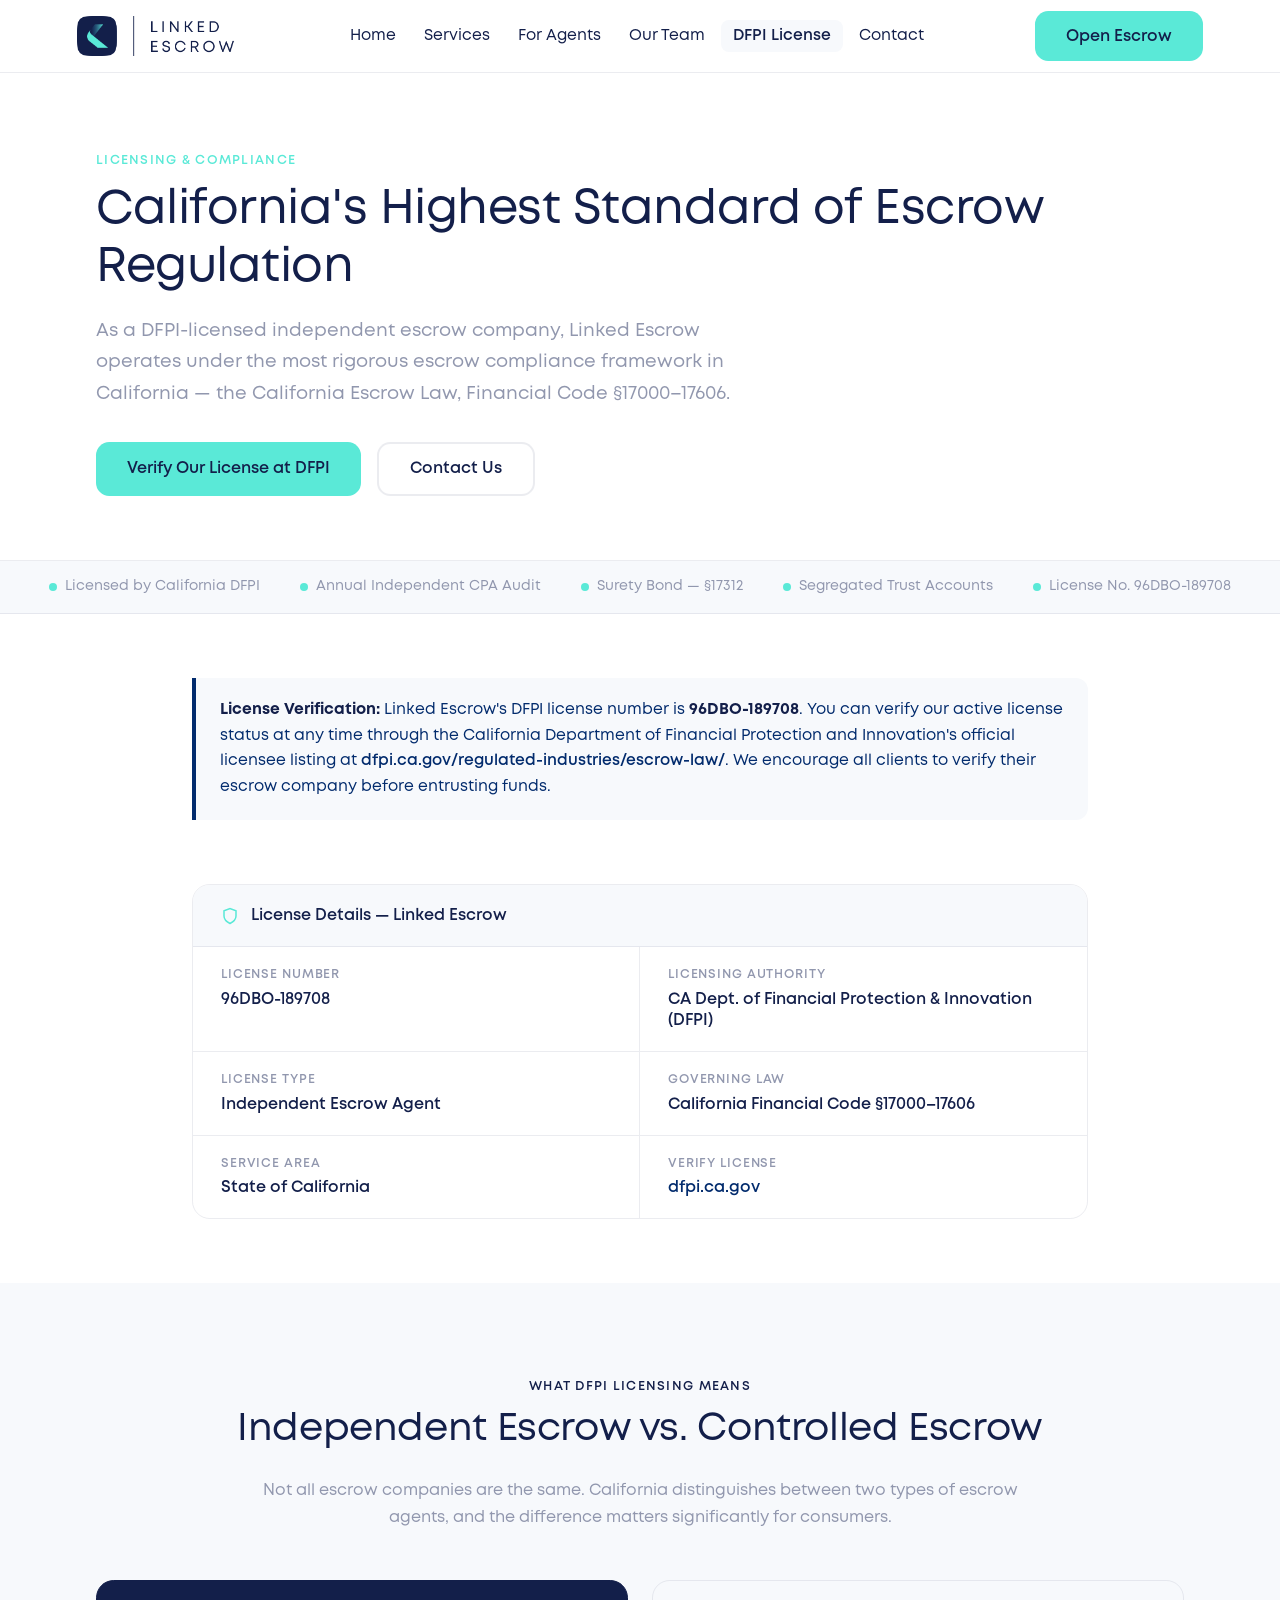
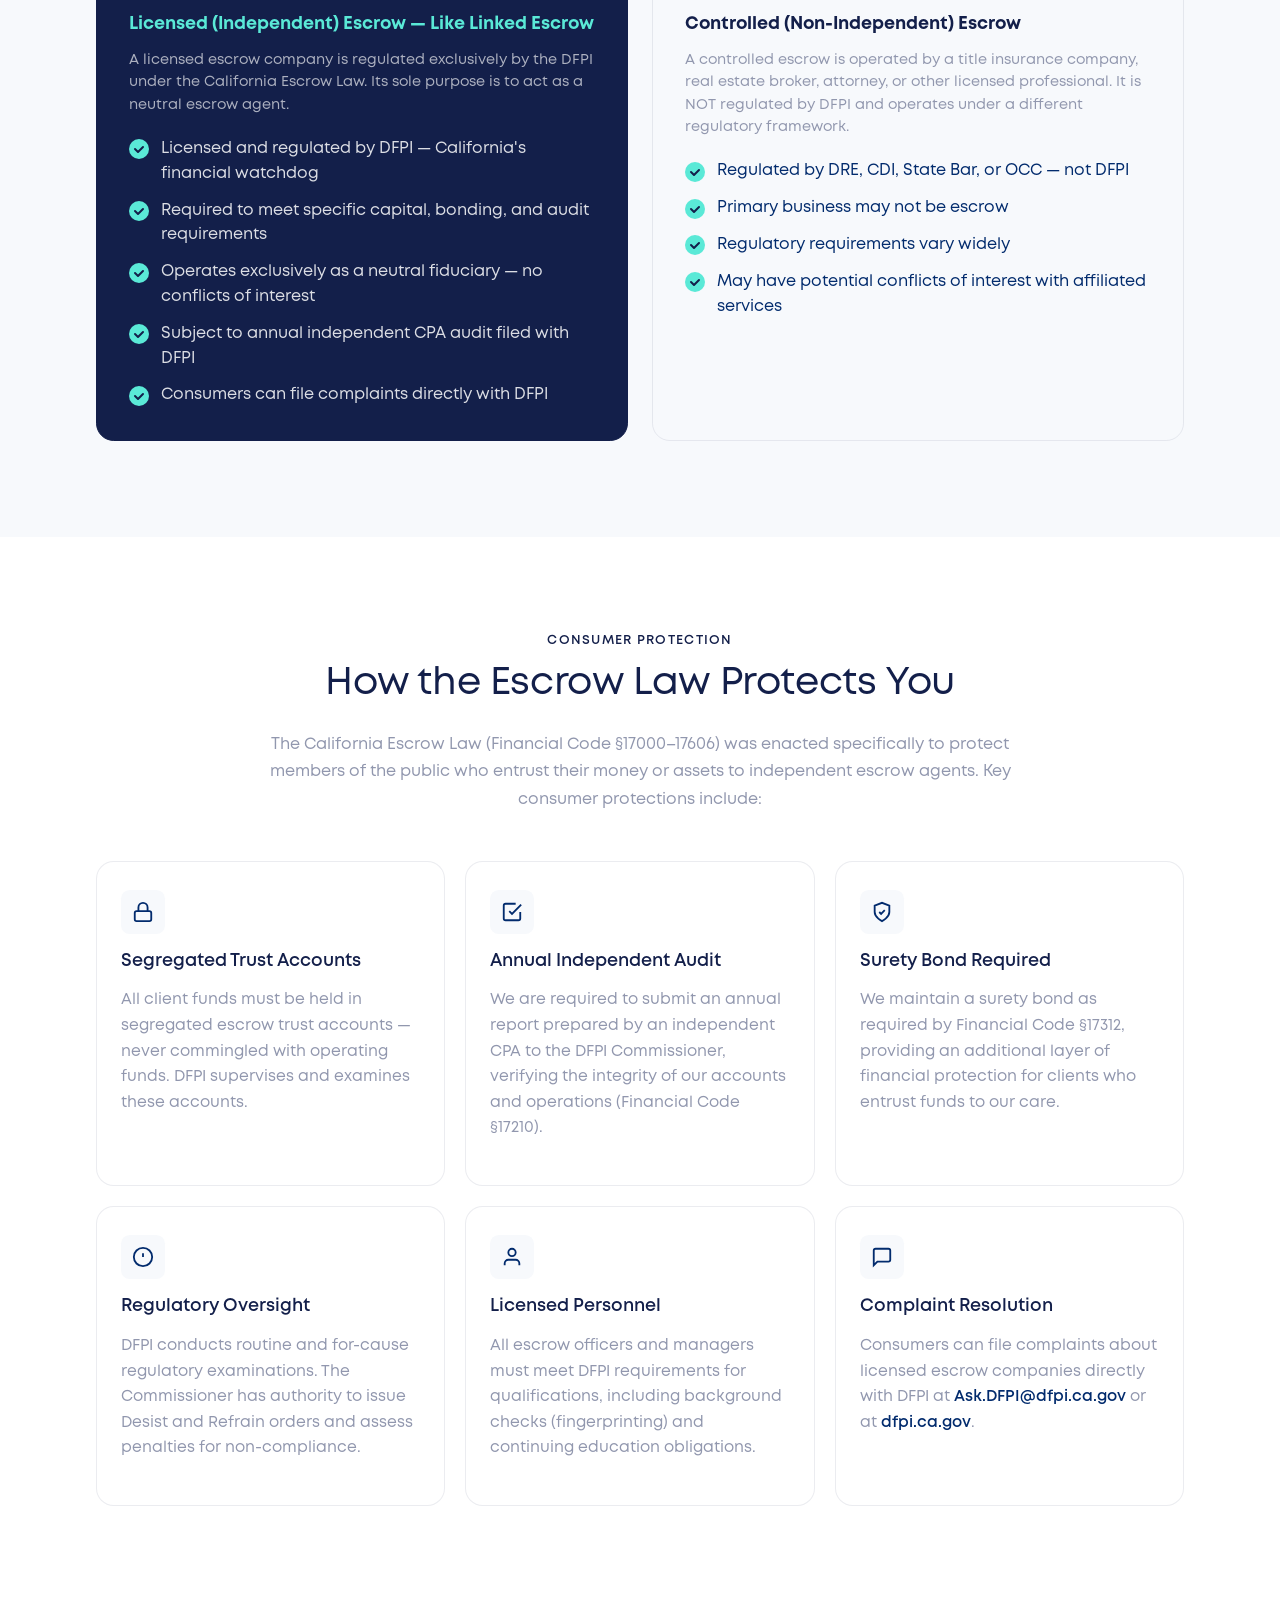
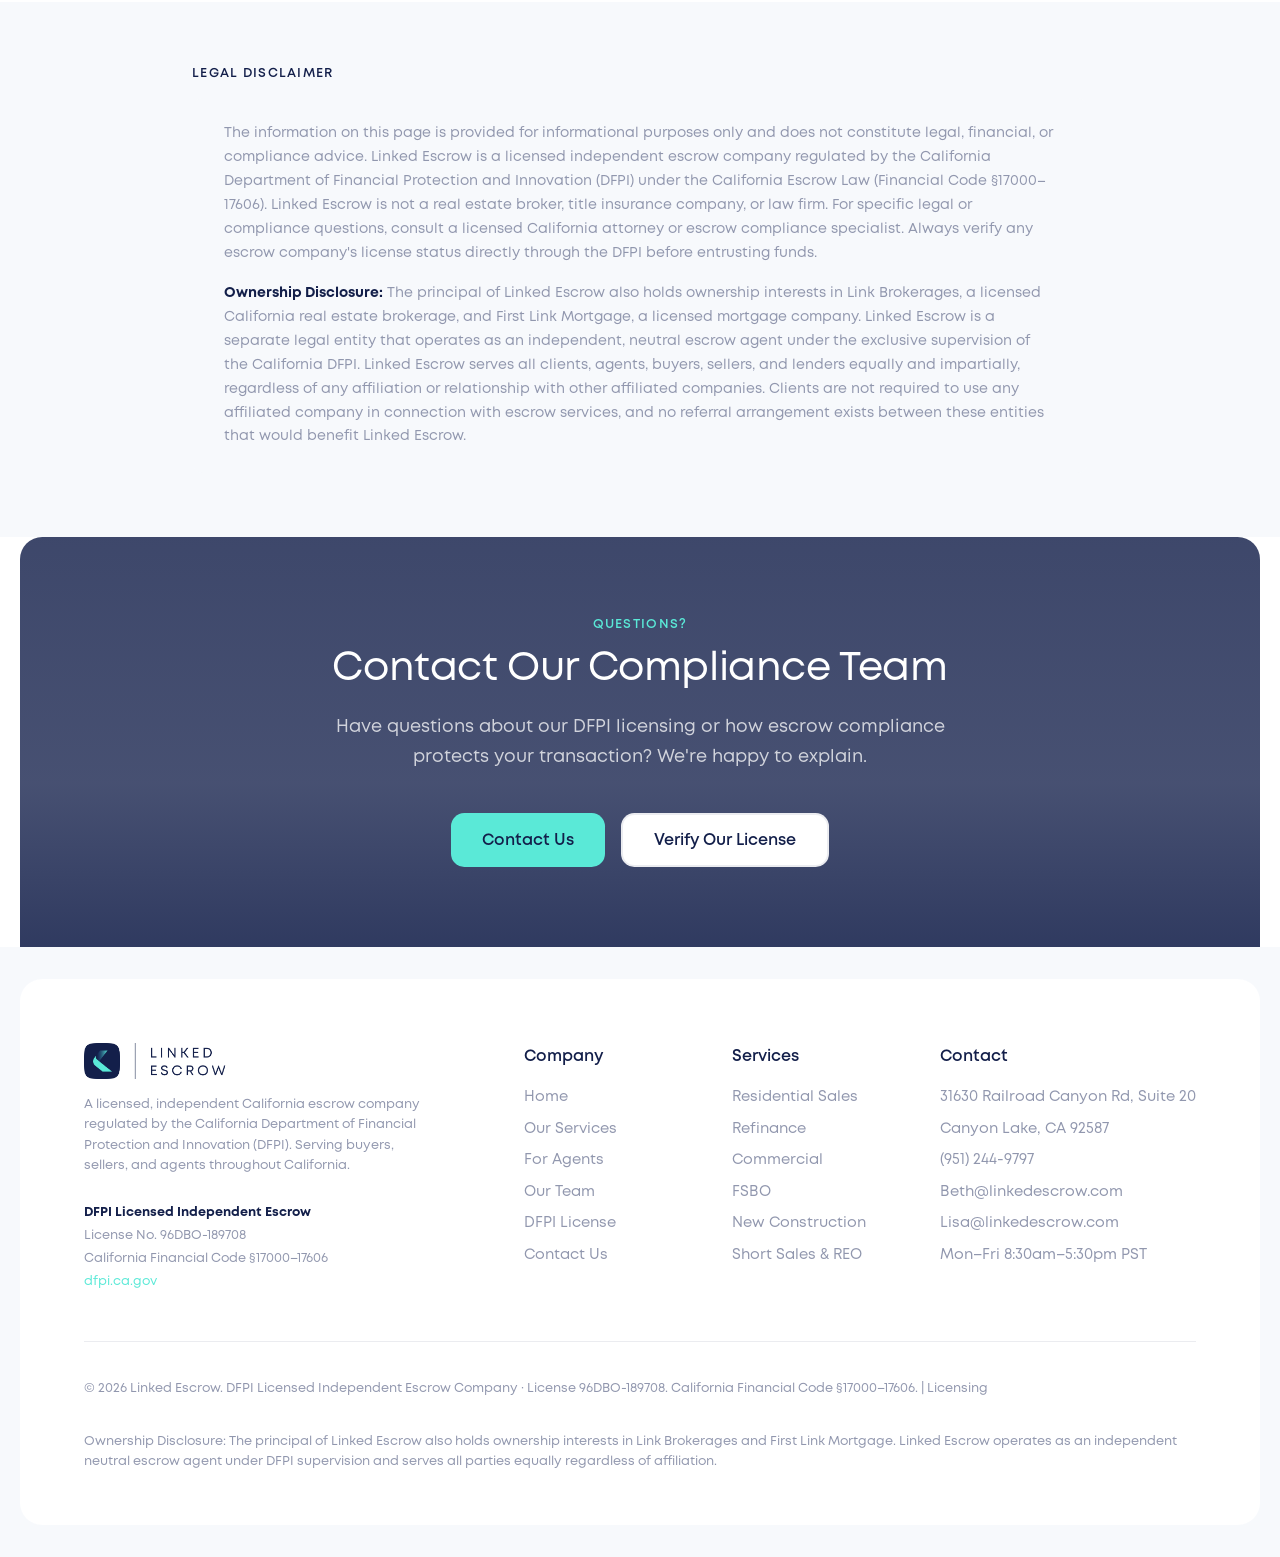
==== compliance.html @ 0fa3dc76 "Optimize site: mobile UX, accessibility, performance Mobile: - Fix trust bar gap, feature visual, co" ====
<!DOCTYPE html>
<html lang="en">
<head>
  <meta charset="UTF-8">
  <meta name="viewport" content="width=device-width, initial-scale=1.0">
  <title>DFPI License &amp; Compliance | Linked Escrow | California Independent Escrow</title>
  <meta name="description" content="Linked Escrow is a DFPI-licensed independent escrow company under California Financial Code §17000–17606. Learn about our licensing, consumer protections, and compliance standards.">
  <link href="custom.css" rel="stylesheet">
</head>
<body>
<a href="#main" class="skip-link">Skip to main content</a>
<div class="page-wrapper">

  <!-- HEADER -->
  <header class="section mod--header">
    <div class="container full is-header">
      <div class="header-inner">
        <a href="index.html" class="logo-header w-inline-block">
          <img src="images/logo-horizontal.png" alt="Linked Escrow" class="le-logo-horizontal">
        </a>
        <nav class="nav set-2 desktop-nav">
          <a href="index.html" class="nav__link set-2">Home</a>
          <a href="services.html" class="nav__link set-2">Services</a>
          <a href="for-agents.html" class="nav__link set-2">For Agents</a>
          <a href="team.html" class="nav__link set-2">Our Team</a>
          <a href="compliance.html" class="nav__link set-2 active">DFPI License</a>
          <a href="contact.html" class="nav__link set-2">Contact</a>
        </nav>
        <div class="header-actions">
          <a href="contact.html" class="btn-primary w-inline-block"><div>Open Escrow</div></a>
          <button class="burger-icon-wrap" aria-label="Open menu">
            <svg width="24" height="24" viewBox="0 0 24 24" fill="none" stroke="#131f4a" stroke-width="2">
              <line x1="3" y1="6" x2="21" y2="6"/>
              <line x1="3" y1="12" x2="21" y2="12"/>
              <line x1="3" y1="18" x2="21" y2="18"/>
            </svg>
          </button>
        </div>
      </div>
    </div>
    <div class="mob-menu">
      <nav>
        <a href="index.html" class="nav__link">Home</a>
        <a href="services.html" class="nav__link">Services</a>
        <a href="for-agents.html" class="nav__link">For Agents</a>
        <a href="team.html" class="nav__link">Our Team</a>
        <a href="compliance.html" class="nav__link">DFPI License</a>
        <a href="contact.html" class="nav__link">Contact</a>
      </nav>
      <a href="contact.html" class="btn-primary w-inline-block" style="align-self: flex-start;"><div>Open Escrow</div></a>
    </div>
  </header>

  <main id="main">

    <!-- PAGE HERO -->
    <section class="le-page-hero">
      <div class="container">
        <span class="le-eyebrow white">Licensing &amp; Compliance</span>
        <h1 class="heading-3">California's Highest Standard of Escrow Regulation</h1>
        <p class="le-page-hero__sub">As a DFPI-licensed independent escrow company, Linked Escrow operates under the most rigorous escrow compliance framework in California — the California Escrow Law, Financial Code §17000–17606.</p>
        <div style="margin-top: 2rem; display: flex; gap: 1rem; flex-wrap: wrap;">
          <a href="https://dfpi.ca.gov/regulated-industries/escrow-law/" target="_blank" class="btn-primary w-inline-block"><div>Verify Our License at DFPI</div></a>
          <a href="contact.html" class="btn-primary-white w-inline-block"><div>Contact Us</div></a>
        </div>
      </div>
    </section>

    <!-- TRUST BAR -->
    <div class="le-trust-bar">
      <div class="le-trust-bar__inner">
        <div class="le-trust-item">Licensed by California DFPI</div>
        <div class="le-trust-item">Annual Independent CPA Audit</div>
        <div class="le-trust-item">Surety Bond — §17312</div>
        <div class="le-trust-item">Segregated Trust Accounts</div>
        <div class="le-trust-item">License No. 96DBO-189708</div>
      </div>
    </div>

    <!-- LICENSE VERIFICATION NOTICE -->
    <section class="section">
      <div class="container">
        <div style="max-width: 56rem; margin: 0 auto;">
          <div class="le-notice">
            <strong>License Verification:</strong> Linked Escrow's DFPI license number is <strong>96DBO-189708</strong>. You can verify our active license status at any time through the California Department of Financial Protection and Innovation's official licensee listing at <a href="https://dfpi.ca.gov/regulated-industries/escrow-law/" target="_blank" style="color: var(--navy); font-weight: 600;">dfpi.ca.gov/regulated-industries/escrow-law/</a>. We encourage all clients to verify their escrow company before entrusting funds.
          </div>
        </div>
      </div>
    </section>

    <!-- LICENSE DETAILS BOX -->
    <section class="section" style="padding-top: 0;">
      <div class="container">
        <div style="max-width: 56rem; margin: 0 auto;">
          <div class="le-license-box">
            <div class="le-license-box__header">
              <svg width="18" height="18" viewBox="0 0 24 24" fill="none" stroke="#5ae9d7" stroke-width="2"><path d="M12 22s8-4 8-10V5l-8-3-8 3v7c0 6 8 10 8 10z"/></svg>
              License Details — Linked Escrow
            </div>
            <div class="le-license-box__grid">
              <div class="le-license-box__item">
                <div class="le-license-box__field">License Number</div>
                <div class="le-license-box__value">96DBO-189708</div>
              </div>
              <div class="le-license-box__item">
                <div class="le-license-box__field">Licensing Authority</div>
                <div class="le-license-box__value">CA Dept. of Financial Protection &amp; Innovation (DFPI)</div>
              </div>
              <div class="le-license-box__item">
                <div class="le-license-box__field">License Type</div>
                <div class="le-license-box__value">Independent Escrow Agent</div>
              </div>
              <div class="le-license-box__item">
                <div class="le-license-box__field">Governing Law</div>
                <div class="le-license-box__value">California Financial Code §17000–17606</div>
              </div>
              <div class="le-license-box__item" style="border-bottom: none;">
                <div class="le-license-box__field">Service Area</div>
                <div class="le-license-box__value">State of California</div>
              </div>
              <div class="le-license-box__item" style="border-bottom: none;">
                <div class="le-license-box__field">Verify License</div>
                <div class="le-license-box__value"><a href="https://dfpi.ca.gov" target="_blank" style="color: var(--navy);">dfpi.ca.gov</a></div>
              </div>
            </div>
          </div>
        </div>
      </div>
    </section>

    <!-- INDEPENDENT vs CONTROLLED -->
    <section class="section large" style="background: var(--neutral-50);">
      <div class="container">
        <div class="text-center mb-6">
          <span class="le-eyebrow dark">What DFPI Licensing Means</span>
          <h2 class="heading-3 mb-3">Independent Escrow vs. Controlled Escrow</h2>
          <p class="body-m" style="max-width: 48rem; margin: 0 auto; color: var(--neutral-600);">Not all escrow companies are the same. California distinguishes between two types of escrow agents, and the difference matters significantly for consumers.</p>
        </div>
        <div class="le-comparison">
          <div class="le-comparison__col featured">
            <div class="le-comparison__title">Licensed (Independent) Escrow — Like Linked Escrow</div>
            <p class="le-comparison__sub">A licensed escrow company is regulated exclusively by the DFPI under the California Escrow Law. Its sole purpose is to act as a neutral escrow agent.</p>
            <ul class="le-checklist">
              <li style="color: rgba(255,255,255,0.85);">Licensed and regulated by DFPI — California's financial watchdog</li>
              <li style="color: rgba(255,255,255,0.85);">Required to meet specific capital, bonding, and audit requirements</li>
              <li style="color: rgba(255,255,255,0.85);">Operates exclusively as a neutral fiduciary — no conflicts of interest</li>
              <li style="color: rgba(255,255,255,0.85);">Subject to annual independent CPA audit filed with DFPI</li>
              <li style="color: rgba(255,255,255,0.85);">Consumers can file complaints directly with DFPI</li>
            </ul>
          </div>
          <div class="le-comparison__col">
            <div class="le-comparison__title">Controlled (Non-Independent) Escrow</div>
            <p class="le-comparison__sub">A controlled escrow is operated by a title insurance company, real estate broker, attorney, or other licensed professional. It is NOT regulated by DFPI and operates under a different regulatory framework.</p>
            <ul class="le-checklist">
              <li>Regulated by DRE, CDI, State Bar, or OCC — not DFPI</li>
              <li>Primary business may not be escrow</li>
              <li>Regulatory requirements vary widely</li>
              <li>May have potential conflicts of interest with affiliated services</li>
            </ul>
          </div>
        </div>
      </div>
    </section>

    <!-- CONSUMER PROTECTION -->
    <section class="section large">
      <div class="container">
        <div class="text-center mb-6">
          <span class="le-eyebrow dark">Consumer Protection</span>
          <h2 class="heading-3 mb-3">How the Escrow Law Protects You</h2>
          <p class="body-m" style="max-width: 50rem; margin: 0 auto; color: var(--neutral-600);">The California Escrow Law (Financial Code §17000–17606) was enacted specifically to protect members of the public who entrust their money or assets to independent escrow agents. Key consumer protections include:</p>
        </div>
        <div class="le-cards-grid">
          <div class="le-card">
            <div class="le-card__icon">
              <svg width="22" height="22" viewBox="0 0 24 24" fill="none" stroke="#022b6d" stroke-width="2"><rect x="3" y="11" width="18" height="11" rx="2" ry="2"/><path d="M7 11V7a5 5 0 0 1 10 0v4"/></svg>
            </div>
            <div class="le-card__title">Segregated Trust Accounts</div>
            <p class="le-card__body">All client funds must be held in segregated escrow trust accounts — never commingled with operating funds. DFPI supervises and examines these accounts.</p>
          </div>
          <div class="le-card">
            <div class="le-card__icon">
              <svg width="22" height="22" viewBox="0 0 24 24" fill="none" stroke="#022b6d" stroke-width="2"><path d="M9 11l3 3L22 4"/><path d="M21 12v7a2 2 0 0 1-2 2H5a2 2 0 0 1-2-2V5a2 2 0 0 1 2-2h11"/></svg>
            </div>
            <div class="le-card__title">Annual Independent Audit</div>
            <p class="le-card__body">We are required to submit an annual report prepared by an independent CPA to the DFPI Commissioner, verifying the integrity of our accounts and operations (Financial Code §17210).</p>
          </div>
          <div class="le-card">
            <div class="le-card__icon">
              <svg width="22" height="22" viewBox="0 0 24 24" fill="none" stroke="#022b6d" stroke-width="2"><path d="M12 22s8-4 8-10V5l-8-3-8 3v7c0 6 8 10 8 10z"/><polyline points="9 12 11 14 15 10"/></svg>
            </div>
            <div class="le-card__title">Surety Bond Required</div>
            <p class="le-card__body">We maintain a surety bond as required by Financial Code §17312, providing an additional layer of financial protection for clients who entrust funds to our care.</p>
          </div>
          <div class="le-card">
            <div class="le-card__icon">
              <svg width="22" height="22" viewBox="0 0 24 24" fill="none" stroke="#022b6d" stroke-width="2"><circle cx="12" cy="12" r="10"/><line x1="12" y1="8" x2="12" y2="12"/><line x1="12" y1="16" x2="12.01" y2="16"/></svg>
            </div>
            <div class="le-card__title">Regulatory Oversight</div>
            <p class="le-card__body">DFPI conducts routine and for-cause regulatory examinations. The Commissioner has authority to issue Desist and Refrain orders and assess penalties for non-compliance.</p>
          </div>
          <div class="le-card">
            <div class="le-card__icon">
              <svg width="22" height="22" viewBox="0 0 24 24" fill="none" stroke="#022b6d" stroke-width="2"><path d="M20 21v-2a4 4 0 0 0-4-4H8a4 4 0 0 0-4 4v2"/><circle cx="12" cy="7" r="4"/></svg>
            </div>
            <div class="le-card__title">Licensed Personnel</div>
            <p class="le-card__body">All escrow officers and managers must meet DFPI requirements for qualifications, including background checks (fingerprinting) and continuing education obligations.</p>
          </div>
          <div class="le-card">
            <div class="le-card__icon">
              <svg width="22" height="22" viewBox="0 0 24 24" fill="none" stroke="#022b6d" stroke-width="2"><path d="M21 15a2 2 0 0 1-2 2H7l-4 4V5a2 2 0 0 1 2-2h14a2 2 0 0 1 2 2z"/></svg>
            </div>
            <div class="le-card__title">Complaint Resolution</div>
            <p class="le-card__body">Consumers can file complaints about licensed escrow companies directly with DFPI at <a href="mailto:Ask.DFPI@dfpi.ca.gov" style="color: var(--navy); font-weight: 600;">Ask.DFPI@dfpi.ca.gov</a> or at <a href="https://dfpi.ca.gov" target="_blank" style="color: var(--navy); font-weight: 600;">dfpi.ca.gov</a>.</p>
          </div>
        </div>
      </div>
    </section>

    <!-- LEGAL DISCLAIMER -->
    <section class="section" style="background: var(--neutral-50);">
      <div class="container">
        <div style="max-width: 56rem; margin: 0 auto;">
          <span class="le-eyebrow dark">Legal Disclaimer</span>
          <div class="le-disclaimer" style="margin-top: 1rem;">
            <p style="margin: 0 0 1rem;">The information on this page is provided for informational purposes only and does not constitute legal, financial, or compliance advice. Linked Escrow is a licensed independent escrow company regulated by the California Department of Financial Protection and Innovation (DFPI) under the California Escrow Law (Financial Code §17000–17606). Linked Escrow is not a real estate broker, title insurance company, or law firm. For specific legal or compliance questions, consult a licensed California attorney or escrow compliance specialist. Always verify any escrow company's license status directly through the DFPI before entrusting funds.</p>
            <p style="margin: 0;"><strong>Ownership Disclosure:</strong> The principal of Linked Escrow also holds ownership interests in Link Brokerages, a licensed California real estate brokerage, and First Link Mortgage, a licensed mortgage company. Linked Escrow is a separate legal entity that operates as an independent, neutral escrow agent under the exclusive supervision of the California DFPI. Linked Escrow serves all clients, agents, buyers, sellers, and lenders equally and impartially, regardless of any affiliation or relationship with other affiliated companies. Clients are not required to use any affiliated company in connection with escrow services, and no referral arrangement exists between these entities that would benefit Linked Escrow.</p>
          </div>
        </div>
      </div>
    </section>

    <!-- CTA BANNER -->
    <div class="le-cta-banner-wrap"><section class="le-cta-banner">
      <div class="container">
        <span class="le-eyebrow white">Questions?</span>
        <h2 class="heading-3">Contact Our Compliance Team</h2>
        <p class="le-cta-banner__sub">Have questions about our DFPI licensing or how escrow compliance protects your transaction? We're happy to explain.</p>
        <div class="le-cta-banner__actions">
          <a href="contact.html" class="btn-primary w-inline-block"><div>Contact Us</div></a>
          <a href="https://dfpi.ca.gov/regulated-industries/escrow-law/" target="_blank" class="btn-primary-white w-inline-block"><div>Verify Our License</div></a>
        </div>
      </div>
    </section></div>

  </main>

  <!-- FOOTER -->
  <footer class="footer">
    <div class="footer-wrap">
      <div class="footer-top">
        <div class="footer-top-col-1">
          <a href="index.html" class="logo-header w-inline-block" style="margin-bottom: 1rem;">
            <img src="images/logo-horizontal.png" alt="Linked Escrow" class="le-logo-horizontal le-logo-horizontal--footer">
          </a>
          <p class="body-xs" style="max-width: 22rem; color: var(--neutral-500); line-height: 1.6; margin-bottom: 1.5rem;">A licensed, independent California escrow company regulated by the California Department of Financial Protection and Innovation (DFPI). Serving buyers, sellers, and agents throughout California.</p>
          <div class="body-xs" style="color: var(--neutral-500); line-height: 1.8;">
            <strong style="color: var(--dark-blue);">DFPI Licensed Independent Escrow</strong><br>
            License No. 96DBO-189708<br>
            California Financial Code §17000–17606<br>
            <a href="https://dfpi.ca.gov" target="_blank" style="color: var(--turquoise);">dfpi.ca.gov</a>
          </div>
        </div>
        <div class="footer-top-col-2 aligh-top">
          <div class="footer-top-col-2-item first reduce-rem">
            <div class="body-m bold" style="margin-bottom: 1rem;">Company</div>
            <div class="link-col">
              <a href="index.html" class="footer-nav-link">Home</a>
              <a href="services.html" class="footer-nav-link">Our Services</a>
              <a href="for-agents.html" class="footer-nav-link">For Agents</a>
              <a href="team.html" class="footer-nav-link">Our Team</a>
              <a href="compliance.html" class="footer-nav-link">DFPI License</a>
              <a href="contact.html" class="footer-nav-link">Contact Us</a>
            </div>
          </div>
          <div class="footer-top-col-2-item reduce-rem">
            <div class="body-m bold" style="margin-bottom: 1rem;">Services</div>
            <div class="link-col">
              <a href="services.html#residential" class="footer-nav-link">Residential Sales</a>
              <a href="services.html#refinance" class="footer-nav-link">Refinance</a>
              <a href="services.html#commercial" class="footer-nav-link">Commercial</a>
              <a href="services.html#fsbo" class="footer-nav-link">FSBO</a>
              <a href="services.html#new-construction" class="footer-nav-link">New Construction</a>
              <a href="services.html#short-sale" class="footer-nav-link">Short Sales &amp; REO</a>
            </div>
          </div>
          <div class="footer-top-col-2-item reduce-rem">
            <div class="body-m bold" style="margin-bottom: 1rem;">Contact</div>
            <div class="link-col">
              <span class="footer-nav-link">31630 Railroad Canyon Rd, Suite 20</span>
              <span class="footer-nav-link">Canyon Lake, CA 92587</span>
              <a href="tel:+19512449797" class="footer-nav-link">(951) 244-9797</a>
              <a href="mailto:Beth@linkedescrow.com" class="footer-nav-link">Beth@linkedescrow.com</a>
              <a href="mailto:Lisa@linkedescrow.com" class="footer-nav-link">Lisa@linkedescrow.com</a>
              <span class="footer-nav-link">Mon–Fri 8:30am–5:30pm PST</span>
            </div>
          </div>
        </div>
      </div>
      <div class="footer-bot">
        <p class="body-xs" style="color: var(--neutral-400);">© 2026 Linked Escrow. DFPI Licensed Independent Escrow Company · License 96DBO-189708. California Financial Code §17000–17606. | <a href="compliance.html" style="color: var(--neutral-400);">Licensing</a></p>
        <p class="body-xs" style="color: var(--neutral-400);">Ownership Disclosure: The principal of Linked Escrow also holds ownership interests in Link Brokerages and First Link Mortgage. Linked Escrow operates as an independent neutral escrow agent under DFPI supervision and serves all parties equally regardless of affiliation.</p>
      </div>
    </div>
  </footer>

</div>
<script>
  document.querySelector('.burger-icon-wrap').addEventListener('click', function() {
    document.querySelector('.mob-menu').classList.toggle('is-open');
  });
</script>
</body>
</html>
---- custom.css ----
/* ============================================================
   Linked Escrow — custom.css
   Standalone stylesheet — no Webflow dependency
   ============================================================ */

/* ── Mont Font Face ──────────────────────────────────────── */
@font-face { font-family: 'Mont'; src: url('fonts/Mont-Regular.otf') format('opentype'); font-weight: 400; font-style: normal; font-display: swap; }
@font-face { font-family: 'Mont'; src: url('fonts/Mont-SemiBold.otf') format('opentype'); font-weight: 600; font-style: normal; font-display: swap; }
@font-face { font-family: 'Mont'; src: url('fonts/Mont-Bold.otf') format('opentype'); font-weight: 700; font-style: normal; font-display: swap; }

/* ── Skip Link (accessibility) ───────────────────────────── */
.skip-link {
  position: absolute;
  top: -100%;
  left: 1rem;
  background: var(--turquoise);
  color: var(--dark-blue);
  padding: 0.75rem 1.5rem;
  border-radius: 0 0 0.5rem 0.5rem;
  font-weight: 600;
  z-index: 200;
  text-decoration: none;
}
.skip-link:focus { top: 0; }

/* ── Reset & Box Model ───────────────────────────────────── */
*, *::before, *::after { box-sizing: border-box; }

html {
  overflow-x: hidden;
}

body {
  font-family: 'Mont', sans-serif;
  margin: 0;
  padding: 0;
  color: var(--neutral-800);
  background: #ffffff;
  overflow-x: hidden;
}

a { color: inherit; text-decoration: none; }

img { max-width: 100%; display: block; }

/* ── Brand Color Palette ─────────────────────────────────── */
/* All colors sourced directly from Linked Escrow brand guide */
:root {
  --white:            #ffffff;   /* White */
  --gray-light:       #f7f9fc;   /* Gray */
  --turquoise-light:  #9ef8ec;   /* Light Turquoise */
  --turquoise:        #5ae9d7;   /* Turquoise */
  --orange:           #ff7958;   /* Orange */
  --blue:             #022b6d;   /* Blue */
  --gray:             #9197ae;   /* Dark Gray */
  --dark-blue:        #131f4a;   /* Dark Blue */

  /* Semantic aliases */
  --navy:             #022b6d;
  --navy-dark:        #131f4a;

  /* UI scale — all derived from the 8 brand colors */
  --neutral-50:       #f7f9fc;
  --neutral-100:      #f7f9fc;
  --neutral-200:      rgba(145,151,174,0.18);
  --neutral-300:      rgba(145,151,174,0.38);
  --neutral-400:      #9197ae;
  --neutral-500:      #9197ae;
  --neutral-600:      #9197ae;
  --neutral-700:      #022b6d;
  --neutral-800:      #131f4a;
  --neutral-900:      #131f4a;
  --neutral-1000:     #131f4a;
}

/* ── Base Typography ─────────────────────────────────────── */
h1, h2, h3, h4, h5, h6 {
  margin: 0;
  font-family: 'Mont', sans-serif;
  font-weight: 500;
  line-height: 1.2;
}

.heading-1 { font-size: clamp(2.5rem, 5vw, 4rem); color: var(--navy-dark); letter-spacing: -0.02em; }
.heading-2 { font-size: clamp(2rem, 4vw, 3rem); color: var(--navy-dark); letter-spacing: -0.015em; }
.heading-3 { font-size: clamp(1.65rem, 3vw, 2.4rem); color: var(--navy-dark); letter-spacing: -0.01em; font-family: 'Mont', sans-serif; }
.heading-4 { font-size: clamp(1.2rem, 2vw, 1.6rem); color: var(--navy-dark); letter-spacing: -0.005em; font-family: 'Mont', sans-serif; }
.heading-5 { font-size: 1.1rem; color: var(--navy-dark); font-family: 'Mont', sans-serif; }

.body-m { font-size: 1rem; line-height: 1.7; }
.body-s { font-size: 0.9rem; line-height: 1.65; }
.body-xs { font-size: 0.8rem; line-height: 1.55; }
.bold { font-weight: 600; }

/* ── Layout: Container ───────────────────────────────────── */
.container {
  width: 100%;
  max-width: 68rem;
  margin-left: auto;
  margin-right: auto;
}

/* ── Display utilities ───────────────────────────────────── */
.w-inline-block { display: inline-block; }
.reduce-rem { font-size: 0.875rem; }
.aligh-top { vertical-align: top; }

/* ── Components ──────────────────────────────────────────── */
.tag {
  background: var(--turquoise);
  color: #131f4a;
  border-radius: 2rem;
  padding: 0.3rem 0.85rem;
  font-size: 0.75rem;
  font-weight: 600;
  letter-spacing: 0.08em;
  text-transform: uppercase;
  display: inline-block;
}

.btn-primary {
  background: var(--turquoise);
  color: #131f4a;
  border-radius: 0.83rem;
  padding: 0.9rem 1.94rem;
  font-weight: 600;
  font-size: 1rem;
  display: inline-flex;
  align-items: center;
  gap: 0.5rem;
  border: none;
  cursor: pointer;
  transition: opacity 0.2s;
}
.btn-primary:hover { opacity: 0.9; }

.btn-primary-white {
  background: white;
  color: var(--navy-dark);
  border-radius: 0.83rem;
  padding: 0.9rem 1.94rem;
  font-weight: 600;
  font-size: 1rem;
  display: inline-flex;
  align-items: center;
  gap: 0.5rem;
  border: 2px solid var(--neutral-200);
  cursor: pointer;
  transition: opacity 0.2s;
}
.btn-primary-white:hover { background: var(--neutral-100); }

/* ── Section Wrappers ────────────────────────────────────── */
.set-2-block-wrap {
  background: var(--neutral-100);
  border-radius: 1.39rem;
  overflow: hidden;
  position: relative;
}
.set-2-block-wrap.white { background: white; }
.set-2-block-wrap.dark {
  background:
    linear-gradient(to bottom, rgba(19,31,74,0.85) 0%, rgba(19,31,74,0.82) 100%),
    url('images/home-interior.jpg') center center / cover no-repeat;
  color: white;
}
.set-2-block-wrap.dark .heading-3,
.set-2-block-wrap.dark .heading-4,
.set-2-block-wrap.dark .body-m { color: white; }

/* ── Header ──────────────────────────────────────────────── */
.section.mod--header {
  position: sticky;
  top: 0;
  z-index: 100;
  background: white;
  border-bottom: 1px solid var(--neutral-200);
  padding: 0;
}

.is-header { padding: 0 6vw; }

.header-inner {
  display: flex;
  align-items: center;
  justify-content: space-between;
  height: 4.5rem;
  gap: 1.5rem;
}

.logo-header {
  display: flex;
  align-items: center;
  gap: 0.69rem;
  font-size: 1.11rem;
  font-weight: 600;
  color: var(--navy-dark);
  flex-shrink: 0;
}

.logo-wordmark {
  font-size: 1rem;
  font-weight: 700;
  color: var(--navy-dark);
  line-height: 1.2;
  letter-spacing: 0.06em;
  text-transform: uppercase;
  font-family: 'Mont', sans-serif;
}

.le-logo-icon {
  height: 36px;
  width: auto;
  display: block;
  flex-shrink: 0;
}

.le-logo-horizontal {
  height: 40px;
  width: auto;
  display: block;
  flex-shrink: 0;
}

.le-logo-horizontal--footer {
  height: 36px;
}

.nav.set-2.desktop-nav {
  display: flex;
  align-items: center;
  gap: 0.25rem;
  flex: 1;
  justify-content: center;
}

.nav__link.set-2 {
  color: var(--navy-dark);
  font-size: 0.97rem;
  padding: 0.4rem 0.75rem;
  border-radius: 0.5rem;
  transition: background 0.15s;
}
.nav__link.set-2:hover { background: var(--neutral-100); }
.nav__link.set-2.active {
  background: var(--neutral-100);
  font-weight: 600;
}

.header-actions {
  display: flex;
  align-items: center;
  gap: 1rem;
  flex-shrink: 0;
}

.burger-icon-wrap {
  background: none;
  border: none;
  cursor: pointer;
  padding: 0.25rem;
  display: none;
}

/* Mobile Menu */
.mob-menu {
  display: none;
  flex-direction: column;
  gap: 0.5rem;
  padding: 1.25rem 1.5rem 1.5rem;
  background: white;
  border-top: 1px solid var(--neutral-200);
}
.mob-menu.is-open { display: flex; }
.mob-menu .nav__link {
  color: var(--navy-dark);
  font-size: 1rem;
  font-weight: 500;
  padding: 0.65rem 0;
  border-bottom: 1px solid var(--neutral-100);
  display: block;
}

/* ── Page Wrapper ────────────────────────────────────────── */
.page-wrapper {
  min-height: 100vh;
  display: flex;
  flex-direction: column;
}
main { flex: 1; }

/* ── Hero (Homepage) ─────────────────────────────────────── */
.le-hero {
  min-height: 92vh;
  background:
    linear-gradient(to bottom, rgba(19,31,74,0.82) 0%, rgba(19,31,74,0.75) 60%, rgba(19,31,74,0.9) 100%),
    url('images/house-exterior.jpg') center center / cover no-repeat;
  display: flex;
  align-items: center;
  justify-content: center;
  text-align: center;
  padding: 6rem 1.5rem 4rem;
  position: relative;
  overflow: hidden;
}

.le-hero::before {
  content: '';
  position: absolute;
  inset: 0;
  background:
    radial-gradient(ellipse 60% 50% at 50% -10%, rgba(90,233,215,0.14) 0%, transparent 70%);
  pointer-events: none;
}

.le-hero__inner {
  position: relative;
  z-index: 1;
  max-width: 56rem;
}

.le-hero__inner .heading-3 {
  color: white;
  font-size: clamp(2.5rem, 6vw, 4.5rem);
  line-height: 1.1;
  margin: 1rem 0 1.5rem;
}

.le-hero__sub {
  color: rgba(255,255,255,0.8);
  font-size: 1.2rem;
  line-height: 1.7;
  max-width: 44rem;
  margin: 0 auto 2.5rem;
}

.le-hero__ctas {
  display: flex;
  gap: 1rem;
  justify-content: center;
  flex-wrap: wrap;
}

.le-hero__stats {
  display: flex;
  justify-content: center;
  gap: 3rem;
  margin-top: 4rem;
  flex-wrap: wrap;
  padding-top: 3rem;
  border-top: 1px solid rgba(255,255,255,0.15);
}

.le-hero__stat-item { text-align: center; }

.le-hero__stat-num {
  font-size: 2rem;
  font-weight: 700;
  color: var(--turquoise);
  line-height: 1.1;
}

.le-hero__stat-label {
  font-size: 0.85rem;
  color: rgba(255,255,255,0.65);
  margin-top: 0.3rem;
  max-width: 10rem;
}

/* ── Page Hero (inner pages) ─────────────────────────────── */
.le-page-hero {
  background: white;
  border-bottom: 1px solid var(--neutral-200);
  padding: 5rem 6vw 4rem;
  position: relative;
}

.le-page-hero .container { position: relative; z-index: 1; }

.le-page-hero .heading-3 {
  color: var(--navy-dark);
  font-size: clamp(2rem, 4vw, 3rem);
  margin: 0.75rem 0 1.25rem;
}

.le-page-hero__sub {
  color: var(--neutral-600);
  font-size: 1.15rem;
  line-height: 1.7;
  max-width: 42rem;
}

.le-page-hero .tag { margin-bottom: 0.5rem; }

/* ── Brand Typography Overrides ─────────────────────────── */
.heading-3, .heading-4, .heading-5 {
  font-family: 'Mont', sans-serif;
}

.heading-3 { letter-spacing: -0.01em; }
.heading-4 { letter-spacing: -0.005em; }

/* ── Trust Bar ───────────────────────────────────────────── */
.le-trust-bar {
  background: var(--neutral-50);
  border-bottom: 1px solid var(--neutral-200);
  padding: 1.1rem 1.5rem;
}

.le-trust-bar__inner {
  max-width: 90rem;
  margin: 0 auto;
  display: flex;
  align-items: center;
  justify-content: center;
  gap: 2.5rem;
  flex-wrap: wrap;
}

.le-trust-item {
  display: flex;
  align-items: center;
  gap: 0.5rem;
  font-size: 0.88rem;
  font-weight: 500;
  color: var(--neutral-600);
}

.le-trust-item::before {
  content: '';
  width: 8px;
  height: 8px;
  border-radius: 50%;
  background: var(--turquoise);
  flex-shrink: 0;
}

/* ── Process Steps ───────────────────────────────────────── */
.le-steps {
  display: flex;
  flex-direction: column;
  gap: 0;
  max-width: 52rem;
  margin: 0 auto;
}

.le-step {
  display: flex;
  gap: 1.5rem;
  padding: 1.5rem 0;
  position: relative;
}

.le-step:not(:last-child)::after {
  content: '';
  position: absolute;
  left: 1.25rem;
  top: 4.2rem;
  bottom: 0;
  width: 2px;
  background: var(--neutral-200);
}

.le-step__num {
  width: 2.5rem;
  height: 2.5rem;
  border-radius: 50%;
  background: var(--turquoise);
  color: var(--navy-dark);
  font-weight: 700;
  font-size: 1rem;
  display: flex;
  align-items: center;
  justify-content: center;
  flex-shrink: 0;
  position: relative;
  z-index: 1;
}

.le-step__content { flex: 1; padding-top: 0.25rem; }
.le-step__title {
  font-size: 1.1rem;
  font-weight: 600;
  color: var(--navy-dark);
  margin-bottom: 0.4rem;
}
.le-step__body {
  font-size: 0.97rem;
  color: var(--neutral-600);
  line-height: 1.65;
}

/* ── Checklist ───────────────────────────────────────────── */
.le-checklist {
  list-style: none;
  padding: 0;
  margin: 0;
  display: flex;
  flex-direction: column;
  gap: 0.75rem;
}

.le-checklist li {
  display: flex;
  align-items: flex-start;
  gap: 0.75rem;
  font-size: 1rem;
  color: var(--neutral-700);
  line-height: 1.55;
}

.le-checklist li::before {
  content: '';
  width: 1.25rem;
  height: 1.25rem;
  border-radius: 50%;
  background: var(--turquoise);
  flex-shrink: 0;
  margin-top: 0.15rem;
  background-image: url("data:image/svg+xml,%3Csvg xmlns='http://www.w3.org/2000/svg' width='12' height='12' viewBox='0 0 12 12'%3E%3Cpath d='M2 6l3 3 5-5' stroke='%23131f4a' stroke-width='2' fill='none' stroke-linecap='round' stroke-linejoin='round'/%3E%3C/svg%3E");
  background-repeat: no-repeat;
  background-position: center;
}

/* ── Cards ───────────────────────────────────────────────── */
.le-card {
  background: white;
  border: 1px solid var(--neutral-200);
  border-radius: 1.11rem;
  padding: 1.75rem 1.5rem;
  transition: box-shadow 0.2s;
}
.le-card:hover { box-shadow: 0 6px 24px rgba(2,43,109,0.08); }

.le-card__icon {
  width: 2.75rem;
  height: 2.75rem;
  border-radius: 0.55rem;
  background: var(--neutral-100);
  display: flex;
  align-items: center;
  justify-content: center;
  margin-bottom: 1rem;
}

.le-card__title {
  font-size: 1.1rem;
  font-weight: 600;
  color: var(--navy-dark);
  margin-bottom: 0.5rem;
}

.le-card__body {
  font-size: 0.97rem;
  color: var(--neutral-600);
  line-height: 1.65;
}

/* ── Cards Grids ─────────────────────────────────────────── */
.le-cards-grid {
  display: grid;
  grid-template-columns: repeat(3, 1fr);
  gap: 1.25rem;
}

.le-cards-grid-2 {
  display: grid;
  grid-template-columns: repeat(2, 1fr);
  gap: 1.25rem;
}

.le-cards-grid-4 {
  display: grid;
  grid-template-columns: repeat(4, 1fr);
  gap: 1.25rem;
}

/* ── Stats Row ───────────────────────────────────────────── */
.le-stats {
  display: grid;
  grid-template-columns: repeat(4, 1fr);
  gap: 1.5rem;
  background: var(--neutral-100);
  border-radius: 1.11rem;
  padding: 2rem;
}

.le-stat-item { text-align: center; }
.le-stat-num {
  font-size: 2.25rem;
  font-weight: 700;
  color: var(--navy);
  line-height: 1.1;
}
.le-stat-label {
  font-size: 0.85rem;
  color: var(--neutral-500);
  margin-top: 0.4rem;
  line-height: 1.45;
}

/* ── Feature Row ─────────────────────────────────────────── */
.le-feature-row {
  display: grid;
  grid-template-columns: 1fr 1fr;
  gap: 4rem;
  align-items: center;
}

.le-feature-row.reverse { direction: rtl; }
.le-feature-row.reverse > * { direction: ltr; }

.le-feature-visual {
  background: var(--neutral-100);
  border-radius: 1.39rem;
  padding: 3rem 2rem;
  display: flex;
  flex-direction: column;
  gap: 0.75rem;
}

.le-feature-visual__item {
  background: white;
  border-radius: 0.75rem;
  padding: 1rem 1.25rem;
  font-size: 0.95rem;
  color: var(--neutral-700);
  display: flex;
  align-items: center;
  gap: 0.75rem;
  box-shadow: 0 2px 8px rgba(0,0,0,0.04);
}

.le-feature-visual__item::before {
  content: '';
  background: var(--turquoise);
  width: 1.5rem;
  height: 1.5rem;
  border-radius: 50%;
  display: flex;
  align-items: center;
  justify-content: center;
  flex-shrink: 0;
  background-image: url("data:image/svg+xml,%3Csvg xmlns='http://www.w3.org/2000/svg' width='12' height='12' viewBox='0 0 12 12'%3E%3Cpath d='M2 6l3 3 5-5' stroke='%23131f4a' stroke-width='2' fill='none' stroke-linecap='round' stroke-linejoin='round'/%3E%3C/svg%3E");
  background-repeat: no-repeat;
  background-position: center;
}

/* ── Testimonials ────────────────────────────────────────── */
.le-testimonial {
  background: white;
  border: 1px solid var(--neutral-200);
  border-radius: 1.11rem;
  padding: 2rem;
}

.le-testimonial__quote {
  font-size: 1rem;
  color: var(--neutral-700);
  line-height: 1.7;
  margin-bottom: 1.5rem;
  position: relative;
  padding-left: 1.25rem;
}

.le-testimonial__quote::before {
  content: '\201C';
  position: absolute;
  left: 0;
  top: -0.25rem;
  font-size: 2.5rem;
  color: var(--turquoise);
  line-height: 1;
  font-family: Georgia, serif;
}

.le-testimonial__author {
  font-size: 0.9rem;
  font-weight: 600;
  color: var(--navy-dark);
}

/* ── "What We Always Deliver" Card ───────────────────────── */
.le-delivers-wrap {
  padding: 0 1.25rem;
}

.le-delivers-card {
  background:
    linear-gradient(to bottom, rgba(19,31,74,0.84) 0%, rgba(19,31,74,0.80) 100%),
    url('images/home-interior.jpg') center center / cover no-repeat;
  color: white;
  padding: 4rem 4rem 3.5rem;
  border-radius: 1.39rem 1.39rem 0 0;
  max-width: 90rem;
  margin: 0 auto;
  overflow: hidden;
}

.le-delivers-card .le-checklist li::before {
  background: var(--turquoise);
  background-image: url("data:image/svg+xml,%3Csvg xmlns='http://www.w3.org/2000/svg' width='12' height='12' viewBox='0 0 12 12'%3E%3Cpath d='M2 6l3 3 5-5' stroke='%23131f4a' stroke-width='2' fill='none' stroke-linecap='round' stroke-linejoin='round'/%3E%3C/svg%3E");
  background-repeat: no-repeat;
  background-position: center;
}

/* ── Gallery (offset / collage) ──────────────────────────── */
.le-gallery-section {
  padding: 2rem 0;
  overflow: hidden;
  background: white;
}

.le-gallery {
  position: relative;
  max-width: 80rem;
  margin: 0 auto;
  height: 36rem;
}

.le-gallery__img {
  position: absolute;
  border-radius: 1.1rem;
  overflow: hidden;
  box-shadow: 0 12px 40px rgba(2,43,109,0.10), 0 4px 12px rgba(0,0,0,0.04);
}

.le-gallery__img img {
  width: 100%;
  height: 100%;
  object-fit: cover;
  display: block;
}

.le-gallery__text {
  position: absolute;
  left: 50%;
  top: 50%;
  transform: translate(-50%, -50%);
  text-align: center;
  z-index: 2;
  padding: 2.5rem 3rem;
}

@media (max-width: 1024px) {
  .le-gallery { height: 28rem; }
}

@media (max-width: 768px) {
  .le-gallery-section { padding: 0; }
  .le-gallery {
    height: auto;
    display: flex;
    flex-direction: column;
    align-items: center;
    gap: 1rem;
    padding: 3rem 1.25rem;
  }
  .le-gallery__img {
    position: static;
    width: 100% !important;
    height: auto !important;
    max-width: 22rem;
  }
  .le-gallery__img img { height: 12rem; }
  .le-gallery__text {
    position: static;
    transform: none;
    padding: 1.5rem 0;
  }
}

/* ── CTA Banner ──────────────────────────────────────────── */
.le-cta-banner-wrap {
  padding: 0 1.25rem;
}

.le-cta-banner {
  background:
    linear-gradient(to bottom, rgba(19,31,74,0.82) 0%, rgba(19,31,74,0.78) 60%, rgba(19,31,74,0.88) 100%),
    url('images/house-sunset.jpg') center center / cover no-repeat;
  color: white;
  text-align: center;
  padding: 5rem 4rem;
  position: relative;
  overflow: hidden;
  border-radius: 1.39rem 1.39rem 0 0;
  max-width: 90rem;
  margin: 0 auto;
}

.le-cta-banner .container { position: relative; z-index: 1; }

.le-cta-banner .heading-3 {
  color: white;
  font-size: 2.5rem;
  margin: 0.75rem 0 1.25rem;
}

.le-cta-banner__sub {
  color: rgba(255,255,255,0.75);
  font-size: 1.1rem;
  max-width: 40rem;
  margin: 0 auto 2.5rem;
  line-height: 1.7;
}

.le-cta-banner__actions {
  display: flex;
  gap: 1rem;
  justify-content: center;
  flex-wrap: wrap;
}

/* ── Notice / Info Box ───────────────────────────────────── */
.le-notice {
  background: #f7f9fc;
  border-left: 4px solid var(--navy);
  border-radius: 0 0.75rem 0.75rem 0;
  padding: 1.25rem 1.5rem;
  font-size: 0.97rem;
  color: var(--neutral-700);
  line-height: 1.65;
}
.le-notice strong { color: var(--navy-dark); }

/* ── FAQ ─────────────────────────────────────────────────── */
.le-faq-item {
  border-bottom: 1px solid var(--neutral-200);
  padding: 1.5rem 0;
}
.le-faq-item__q {
  font-size: 1.1rem;
  font-weight: 600;
  color: var(--navy-dark);
  margin-bottom: 0.75rem;
}
.le-faq-item__a {
  font-size: 0.97rem;
  color: var(--neutral-600);
  line-height: 1.7;
}

/* ── Bio Card ────────────────────────────────────────────── */
.le-bio-card {
  background: white;
  border: 1px solid var(--neutral-200);
  border-radius: 1.39rem;
  overflow: hidden;
}

.le-bio-card__header {
  background: var(--neutral-100);
  border-bottom: 1px solid var(--neutral-200);
  padding: 2.5rem 2.5rem 2rem;
}

.le-bio-card__headshot {
  width: 7rem;
  height: 7rem;
  border-radius: 0.75rem;
  object-fit: cover;
  flex-shrink: 0;
}

.le-bio-card__name {
  font-size: 1.75rem;
  font-weight: 700;
  color: var(--navy-dark);
  margin-bottom: 0.25rem;
}

.le-bio-card__role {
  font-size: 1rem;
  color: var(--navy);
  font-weight: 600;
  margin-bottom: 0.75rem;
}

.le-bio-card__years {
  display: flex;
  gap: 1.5rem;
  flex-wrap: wrap;
}

.le-bio-card__years span {
  font-size: 0.88rem;
  color: var(--neutral-500);
  display: flex;
  align-items: center;
  gap: 0.4rem;
}

.le-bio-card__body { padding: 2.5rem; }

.le-bio-card__contact {
  display: inline-flex;
  align-items: center;
  gap: 0.5rem;
  background: var(--turquoise);
  color: var(--navy-dark);
  padding: 0.6rem 1.25rem;
  border-radius: 0.6rem;
  font-weight: 600;
  font-size: 0.95rem;
  margin-bottom: 1.75rem;
}

.le-bio-card__bio {
  font-size: 0.97rem;
  color: var(--neutral-600);
  line-height: 1.75;
  margin-bottom: 1.25rem;
}

.le-bio-card__specialties {
  font-size: 0.88rem;
  color: var(--neutral-500);
  line-height: 1.65;
  margin-top: 1.25rem;
}

.le-bio-card__specialties strong {
  display: block;
  font-size: 0.85rem;
  font-weight: 600;
  color: var(--neutral-700);
  text-transform: uppercase;
  letter-spacing: 0.06em;
  margin-bottom: 0.5rem;
}

/* ── License Box ─────────────────────────────────────────── */
.le-license-box {
  border: 1px solid var(--neutral-200);
  border-radius: 1.11rem;
  overflow: hidden;
}

.le-license-box__header {
  background: var(--neutral-100);
  color: var(--navy-dark);
  border-bottom: 1px solid var(--neutral-200);
  padding: 1.25rem 1.75rem;
  font-weight: 600;
  font-size: 1rem;
  display: flex;
  align-items: center;
  gap: 0.75rem;
}

.le-license-box__grid {
  display: grid;
  grid-template-columns: repeat(2, 1fr);
}

.le-license-box__item {
  padding: 1.25rem 1.75rem;
  border-bottom: 1px solid var(--neutral-200);
  border-right: 1px solid var(--neutral-200);
}

.le-license-box__item:nth-child(even) { border-right: none; }

.le-license-box__field {
  font-size: 0.78rem;
  font-weight: 600;
  color: var(--neutral-500);
  text-transform: uppercase;
  letter-spacing: 0.07em;
  margin-bottom: 0.35rem;
}

.le-license-box__value {
  font-size: 1rem;
  font-weight: 600;
  color: var(--navy-dark);
}

/* ── Contact Form ────────────────────────────────────────── */
.le-contact-form {
  background: white;
  border: 1px solid var(--neutral-200);
  border-radius: 1.39rem;
  padding: 2.5rem;
}

.le-form-row {
  display: grid;
  grid-template-columns: 1fr 1fr;
  gap: 1rem;
  margin-bottom: 1rem;
}

.le-form-group {
  display: flex;
  flex-direction: column;
  gap: 0.4rem;
  margin-bottom: 1rem;
}
.le-form-group:last-child { margin-bottom: 0; }

.le-form-group label {
  font-size: 0.88rem;
  font-weight: 600;
  color: var(--neutral-700);
}

.le-form-group input,
.le-form-group select,
.le-form-group textarea {
  border: 1px solid var(--neutral-300);
  border-radius: 0.6rem;
  padding: 0.8rem 1rem;
  font-family: 'Mont', sans-serif;
  font-size: 0.97rem;
  color: var(--neutral-800);
  background: white;
  transition: border-color 0.15s;
  outline: none;
}

.le-form-group input:focus,
.le-form-group select:focus,
.le-form-group textarea:focus {
  border-color: var(--navy);
  outline: 2px solid var(--turquoise);
  outline-offset: 2px;
}

.le-form-group textarea { min-height: 7rem; resize: vertical; }
.le-form-group select { cursor: pointer; }

.le-form-consent {
  font-size: 0.82rem;
  color: var(--neutral-500);
  margin-bottom: 1.25rem;
  line-height: 1.6;
}

.le-form-helper {
  font-size: 0.85rem;
  color: var(--neutral-500);
  margin-top: 0.75rem;
}

/* ── Contact Info ────────────────────────────────────────── */
.le-contact-info {
  background: var(--neutral-100);
  border-radius: 1.11rem;
  padding: 2rem;
}

.le-contact-info__item {
  display: flex;
  gap: 1rem;
  padding: 1.25rem 0;
  border-bottom: 1px solid var(--neutral-200);
}
.le-contact-info__item:last-child { border-bottom: none; padding-bottom: 0; }
.le-contact-info__item:first-child { padding-top: 0; }

.le-contact-info__icon {
  width: 2.5rem;
  height: 2.5rem;
  background: var(--turquoise);
  border-radius: 0.6rem;
  display: flex;
  align-items: center;
  justify-content: center;
  flex-shrink: 0;
}

.le-contact-info__label {
  font-size: 0.82rem;
  font-weight: 600;
  color: var(--neutral-500);
  text-transform: uppercase;
  letter-spacing: 0.06em;
  margin-bottom: 0.3rem;
}

.le-contact-info__value {
  font-size: 0.97rem;
  color: var(--navy-dark);
  font-weight: 500;
  line-height: 1.55;
}
.le-contact-info__value a { color: var(--navy); font-weight: 600; }

/* ── Hours Table ─────────────────────────────────────────── */
.le-hours {
  background: white;
  border: 1px solid var(--neutral-200);
  border-radius: 1.11rem;
  overflow: hidden;
  margin-top: 1.25rem;
}

.le-hours-row {
  display: flex;
  justify-content: space-between;
  align-items: center;
  padding: 0.9rem 1.5rem;
  border-bottom: 1px solid var(--neutral-200);
  font-size: 0.97rem;
}
.le-hours-row:last-child { border-bottom: none; }
.le-hours-row .day { color: var(--neutral-600); }
.le-hours-row .time { font-weight: 600; color: var(--navy-dark); }

/* ── Divider ─────────────────────────────────────────────── */
.le-divider {
  border: none;
  border-top: 1px solid var(--neutral-200);
  margin: 2.5rem 0;
}

/* ── Eyebrow ─────────────────────────────────────────────── */
.le-eyebrow {
  font-size: 0.8rem;
  font-weight: 600;
  letter-spacing: 0.1em;
  text-transform: uppercase;
  color: var(--turquoise);
  margin-bottom: 0.75rem;
  display: block;
}
.le-eyebrow.dark { color: var(--navy-dark); }
.le-eyebrow.white { color: var(--turquoise); }
.set-2-block-wrap.dark .le-eyebrow { color: var(--turquoise); }

/* ── Comparison Columns ──────────────────────────────────── */
.le-comparison {
  display: grid;
  grid-template-columns: 1fr 1fr;
  gap: 1.5rem;
}

.le-comparison__col {
  border-radius: 1.11rem;
  padding: 2rem;
  border: 1px solid var(--neutral-200);
}

.le-comparison__col.featured {
  background: var(--neutral-900);
  border-color: var(--neutral-900);
  color: white;
}

.le-comparison__title {
  font-size: 1.1rem;
  font-weight: 700;
  margin-bottom: 0.5rem;
}
.le-comparison__col.featured .le-comparison__title { color: var(--turquoise); }
.le-comparison__col:not(.featured) .le-comparison__title { color: var(--navy-dark); }

.le-comparison__sub {
  font-size: 0.9rem;
  color: var(--neutral-500);
  margin-bottom: 1.25rem;
  line-height: 1.55;
}
.le-comparison__col.featured .le-comparison__sub { color: rgba(255,255,255,0.65); }

/* ── Disclaimer Box ──────────────────────────────────────── */
.le-disclaimer {
  background: var(--neutral-100);
  border-radius: 0.75rem;
  padding: 1.5rem 2rem;
  font-size: 0.88rem;
  color: var(--neutral-600);
  line-height: 1.7;
}
.le-disclaimer strong { color: var(--neutral-800); }

/* ── DFPI Badge ──────────────────────────────────────────── */
.le-dfpi-badge {
  display: inline-flex;
  align-items: center;
  gap: 0.75rem;
  background: rgba(90,233,215,0.1);
  border: 1px solid rgba(90,233,215,0.3);
  border-radius: 0.75rem;
  padding: 0.75rem 1.25rem;
  font-size: 0.88rem;
  color: var(--turquoise);
  font-weight: 500;
  margin-top: 1.25rem;
  flex-wrap: wrap;
}

/* ── Section spacing ─────────────────────────────────────── */
.section { padding: 4rem 6vw; position: relative; }
.section.large { padding: 6rem 6vw; }
.section.small { padding: 2.5rem 6vw; }

/* ── Grid Utilities ──────────────────────────────────────── */
.le-two-col {
  display: grid;
  grid-template-columns: 1fr 1fr;
  gap: 3.5rem;
  align-items: start;
}

.le-checklist-two-col {
  display: grid;
  grid-template-columns: 1fr 1fr;
  gap: 1rem;
}

/* ── About Cards (Webflow) ───────────────────────────────── */
.grid-item.about-2 {
  background: var(--neutral-100);
  border-radius: 1.11rem;
  padding: 2.5rem 2rem 2rem;
  display: flex;
  flex-direction: column;
}
.grid-item-info { flex: 1; }

/* ── Full-bleed container variants ───────────────────────── */
.container.full { max-width: 100%; }
.container.full.is-header { max-width: 100%; }

/* ── Footer ──────────────────────────────────────────────── */
.footer {
  background: var(--neutral-100);
  padding: 2rem 1.25rem;
}

.footer-wrap {
  background: white;
  border-radius: 1.39rem;
  padding: 4rem 4rem 2.5rem;
  max-width: 90rem;
  margin: 0 auto;
}

.footer-top {
  display: flex;
  gap: 4rem;
  justify-content: space-between;
}

.footer-top-col-1 {
  flex: 0 0 22rem;
  max-width: 22rem;
}

.footer-top-col-2 {
  display: flex;
  gap: 3rem;
  flex: 1;
  justify-content: flex-end;
}

.footer-top-col-2-item { min-width: 10rem; }

.link-col {
  display: flex;
  flex-direction: column;
  gap: 0.5rem;
}

.footer-nav-link {
  color: var(--neutral-500);
  font-size: 0.92rem;
  line-height: 1.6;
  transition: color 0.15s;
  display: block;
}
.footer-nav-link:hover { color: var(--navy-dark); }

.footer-bot {
  margin-top: 3rem;
  padding-top: 1.5rem;
  border-top: 1px solid var(--neutral-200);
  display: flex;
  flex-direction: column;
  gap: 0.5rem;
}

/* ── Visual label pill ───────────────────────────────────── */
.le-label-pill {
  display: inline-flex;
  align-items: center;
  gap: 0.5rem;
  background: var(--neutral-100);
  border: 1px solid var(--neutral-200);
  color: var(--navy-dark);
  border-radius: 2rem;
  padding: 0.5rem 1.1rem;
  font-size: 0.85rem;
  font-weight: 500;
  margin-top: 1.5rem;
}

.le-label-pill span {
  background: var(--turquoise);
  color: var(--navy-dark);
  border-radius: 1rem;
  padding: 0.2rem 0.6rem;
  font-size: 0.78rem;
  font-weight: 700;
}

/* ── Utility ─────────────────────────────────────────────── */
.text-center { text-align: center; }
.mb-0 { margin-bottom: 0; }
.mb-1 { margin-bottom: 0.5rem; }
.mb-2 { margin-bottom: 1rem; }
.mb-3 { margin-bottom: 1.5rem; }
.mb-4 { margin-bottom: 2rem; }
.mb-6 { margin-bottom: 3rem; }

/* ── Responsive: 1024px ──────────────────────────────────── */
@media (max-width: 1024px) {
  .le-cards-grid { grid-template-columns: repeat(2, 1fr); }
  .le-cards-grid-4 { grid-template-columns: repeat(2, 1fr); }
  .le-stats { grid-template-columns: repeat(2, 1fr); }
  .le-feature-row { grid-template-columns: 1fr; gap: 2rem; }
  .le-feature-row.reverse { direction: ltr; }
  .footer-top { flex-direction: column; gap: 2.5rem; }
  .footer-top-col-1 { max-width: 100%; flex: auto; }
  .footer-wrap { padding: 3rem 2.5rem 2rem; }
}

/* ── Responsive: 768px ───────────────────────────────────── */
@media (max-width: 768px) {
  .nav.set-2.desktop-nav { display: none; }
  .burger-icon-wrap { display: flex; }

  .le-hero { min-height: 80vh; padding: 5rem 1.25rem 3rem; }
  .le-hero__stats { gap: 1.5rem; }
  .le-hero__stat-num { font-size: 1.5rem; }
  .le-page-hero { padding: 4rem 1.25rem 3rem; }

  .le-cards-grid { grid-template-columns: 1fr; }
  .le-cards-grid-2 { grid-template-columns: 1fr; }
  .le-cards-grid-4 { grid-template-columns: 1fr; }
  .le-stats { grid-template-columns: repeat(2, 1fr); }
  .le-two-col { grid-template-columns: 1fr; gap: 2rem; }
  .le-comparison { grid-template-columns: 1fr; }
  .le-checklist-two-col { grid-template-columns: 1fr; }
  .le-form-row { grid-template-columns: 1fr; }
  .le-license-box__grid { grid-template-columns: 1fr; }
  .le-license-box__item { border-right: none; }

  .footer-top-col-2 { flex-direction: column; gap: 2rem; }
  .footer-wrap { padding: 2.5rem 1.5rem 2rem; }
  .le-cta-banner { padding: 3.5rem 1.5rem; }
  .le-delivers-card { padding: 3rem 1.5rem 2.5rem; }

  .header-inner { height: 3.75rem; }
  .is-header { padding: 0 1.25rem; }
  .le-cta-banner .heading-3 { font-size: 1.85rem; }
  .section { padding: 3rem 1.25rem; }
  .section.large { padding: 4rem 1.25rem; }
  .le-contact-form { padding: 1.5rem; }

  .le-trust-bar__inner { gap: 1rem; }
  .le-feature-visual { padding: 1.5rem 1rem; }
  .le-comparison__col { padding: 1.5rem 1rem; }
  .le-bio-card__headshot { width: 5rem; height: 5rem; }

  .le-form-group input,
  .le-form-group select,
  .le-form-group textarea { padding: 1rem 1.2rem; min-height: 48px; }

  .btn-primary, .btn-primary-white { padding: 1rem 2rem; }
}

/* ── Responsive: 480px ───────────────────────────────────── */
@media (max-width: 480px) {
  .le-stats { grid-template-columns: 1fr; }
  .le-hero__stats { flex-direction: column; gap: 1.25rem; }
}
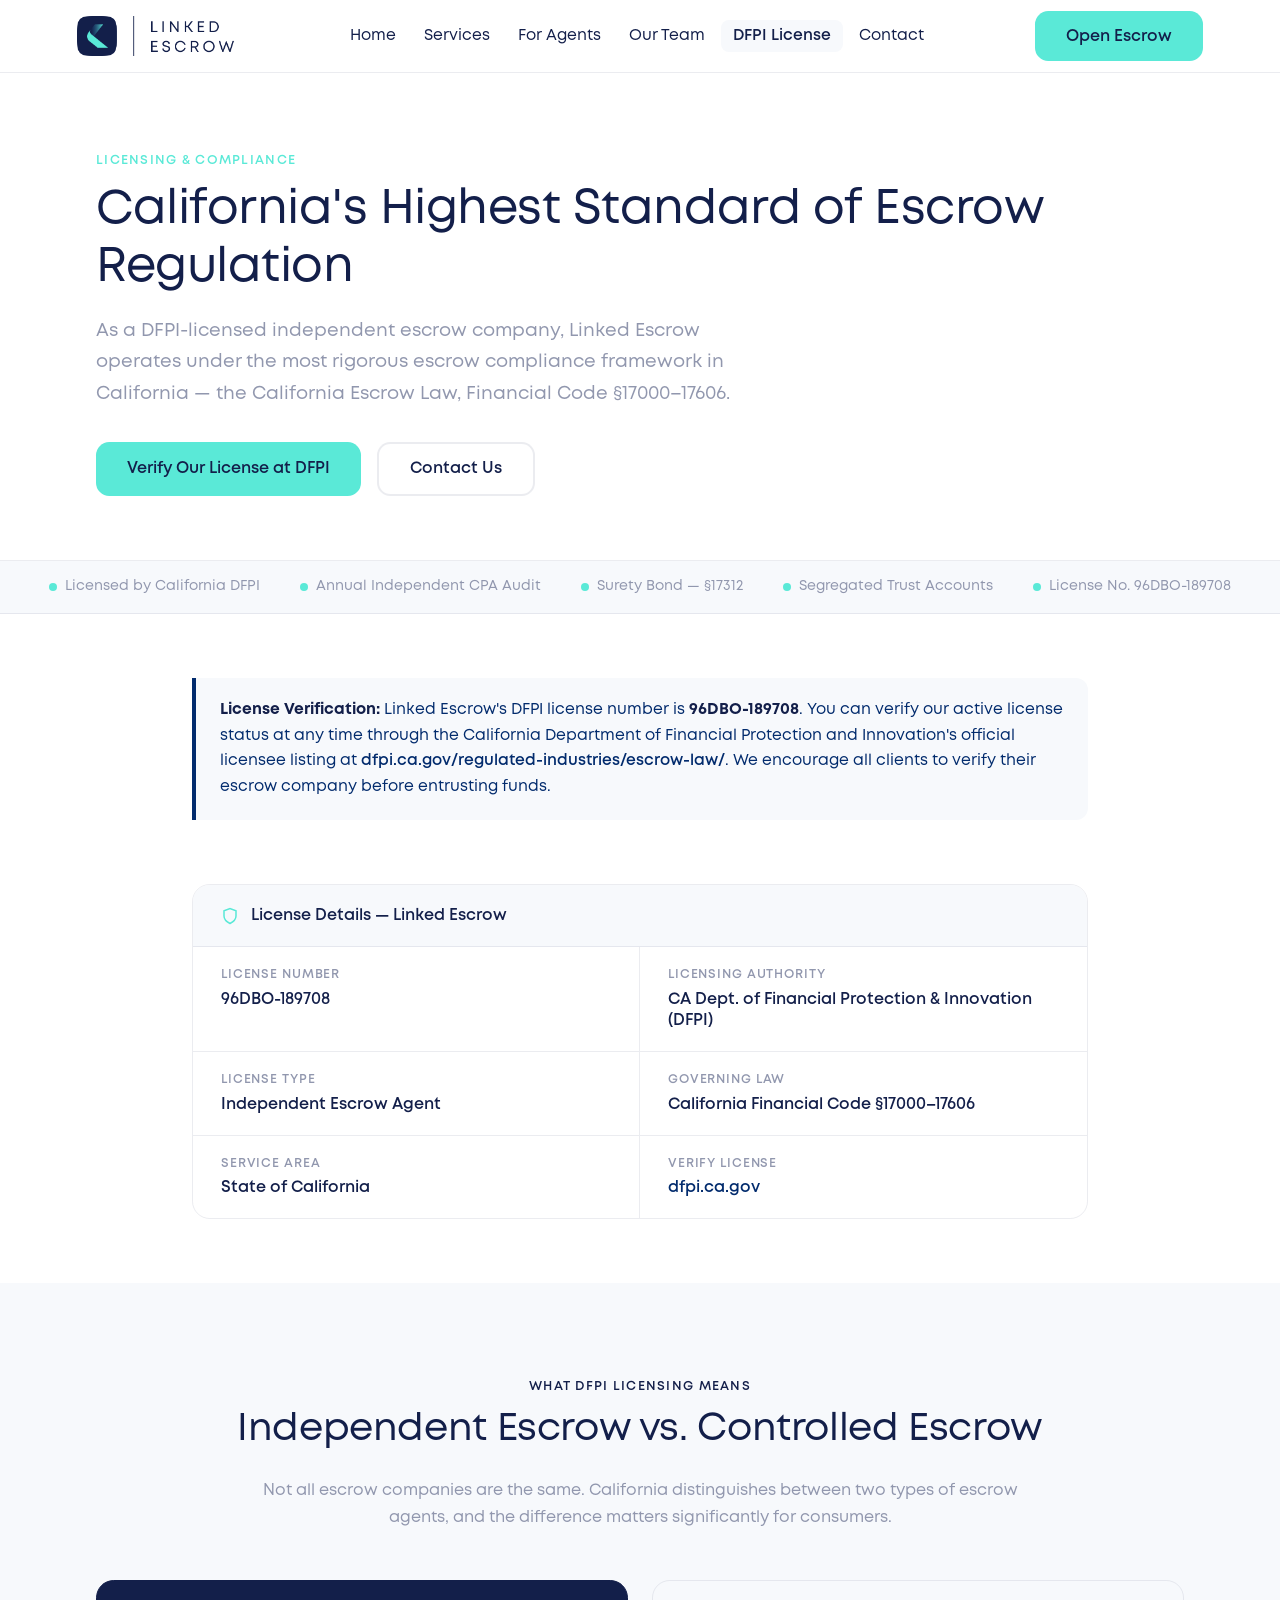
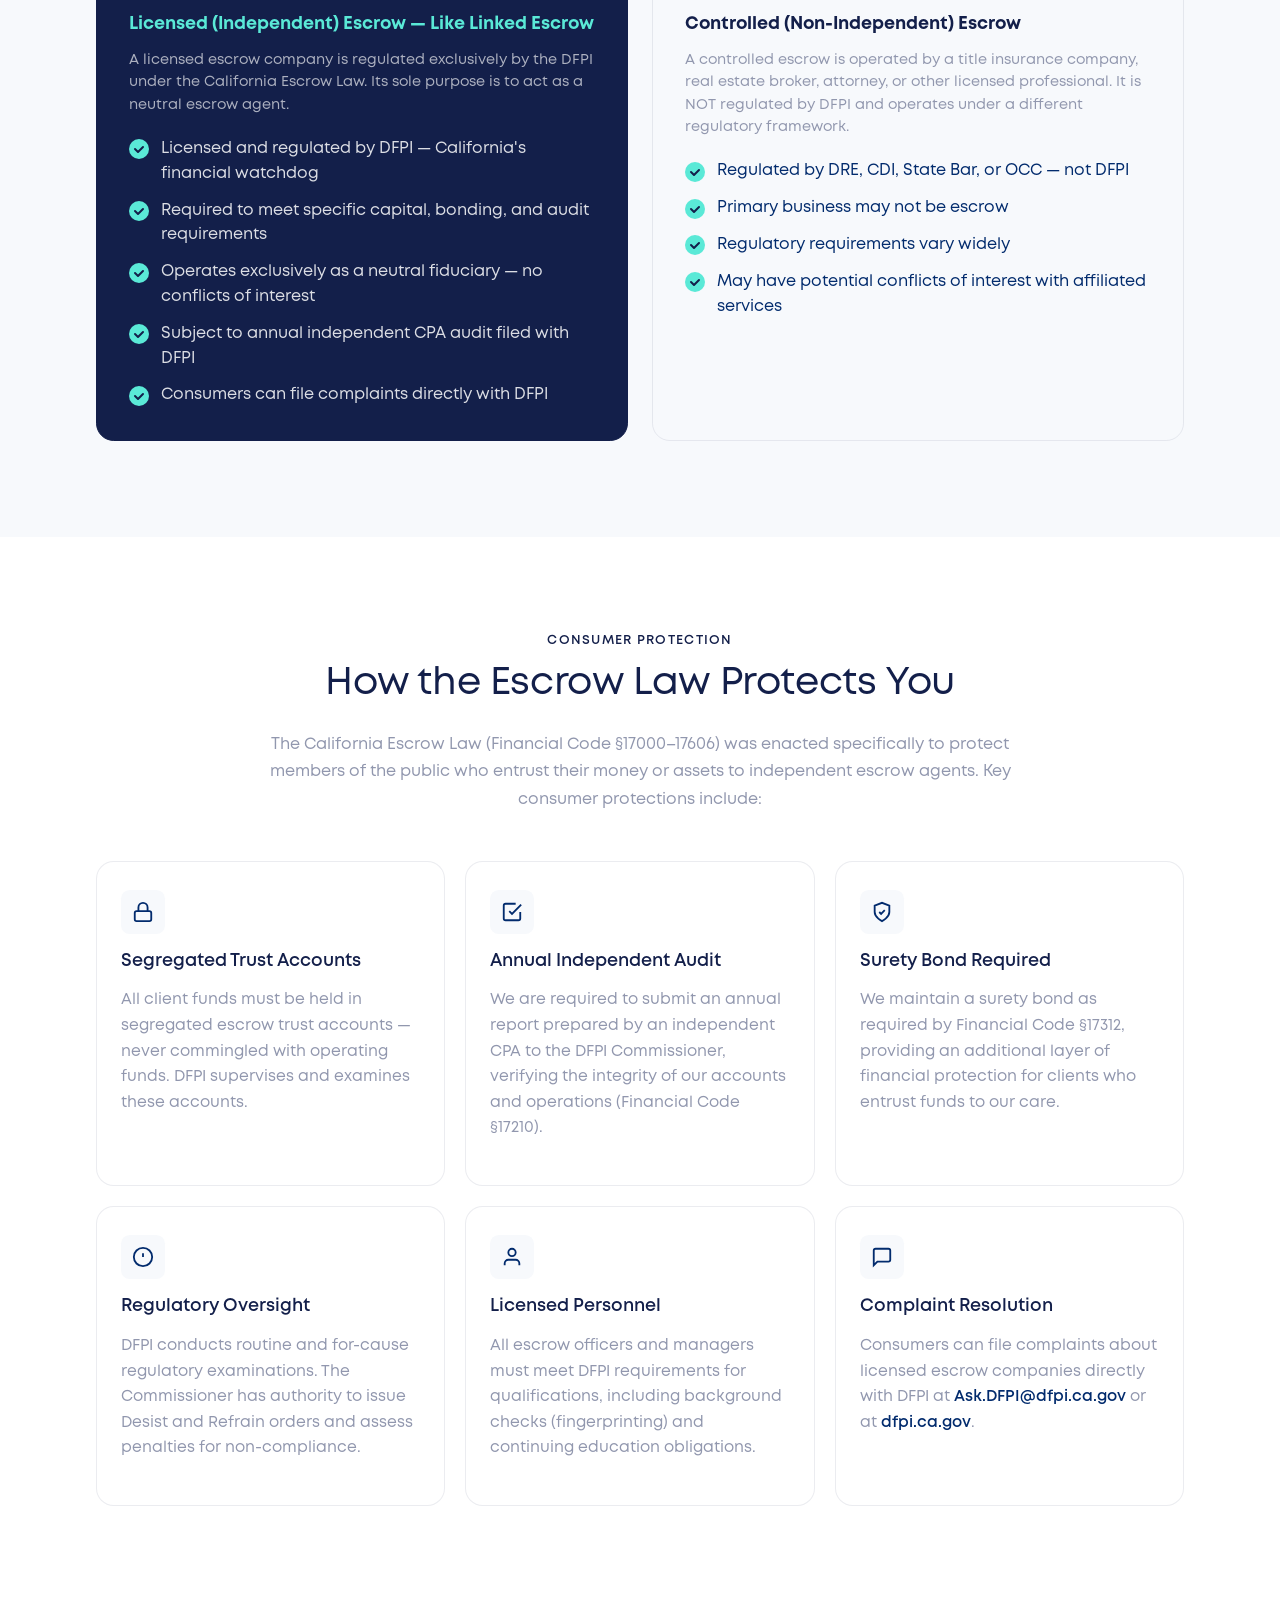
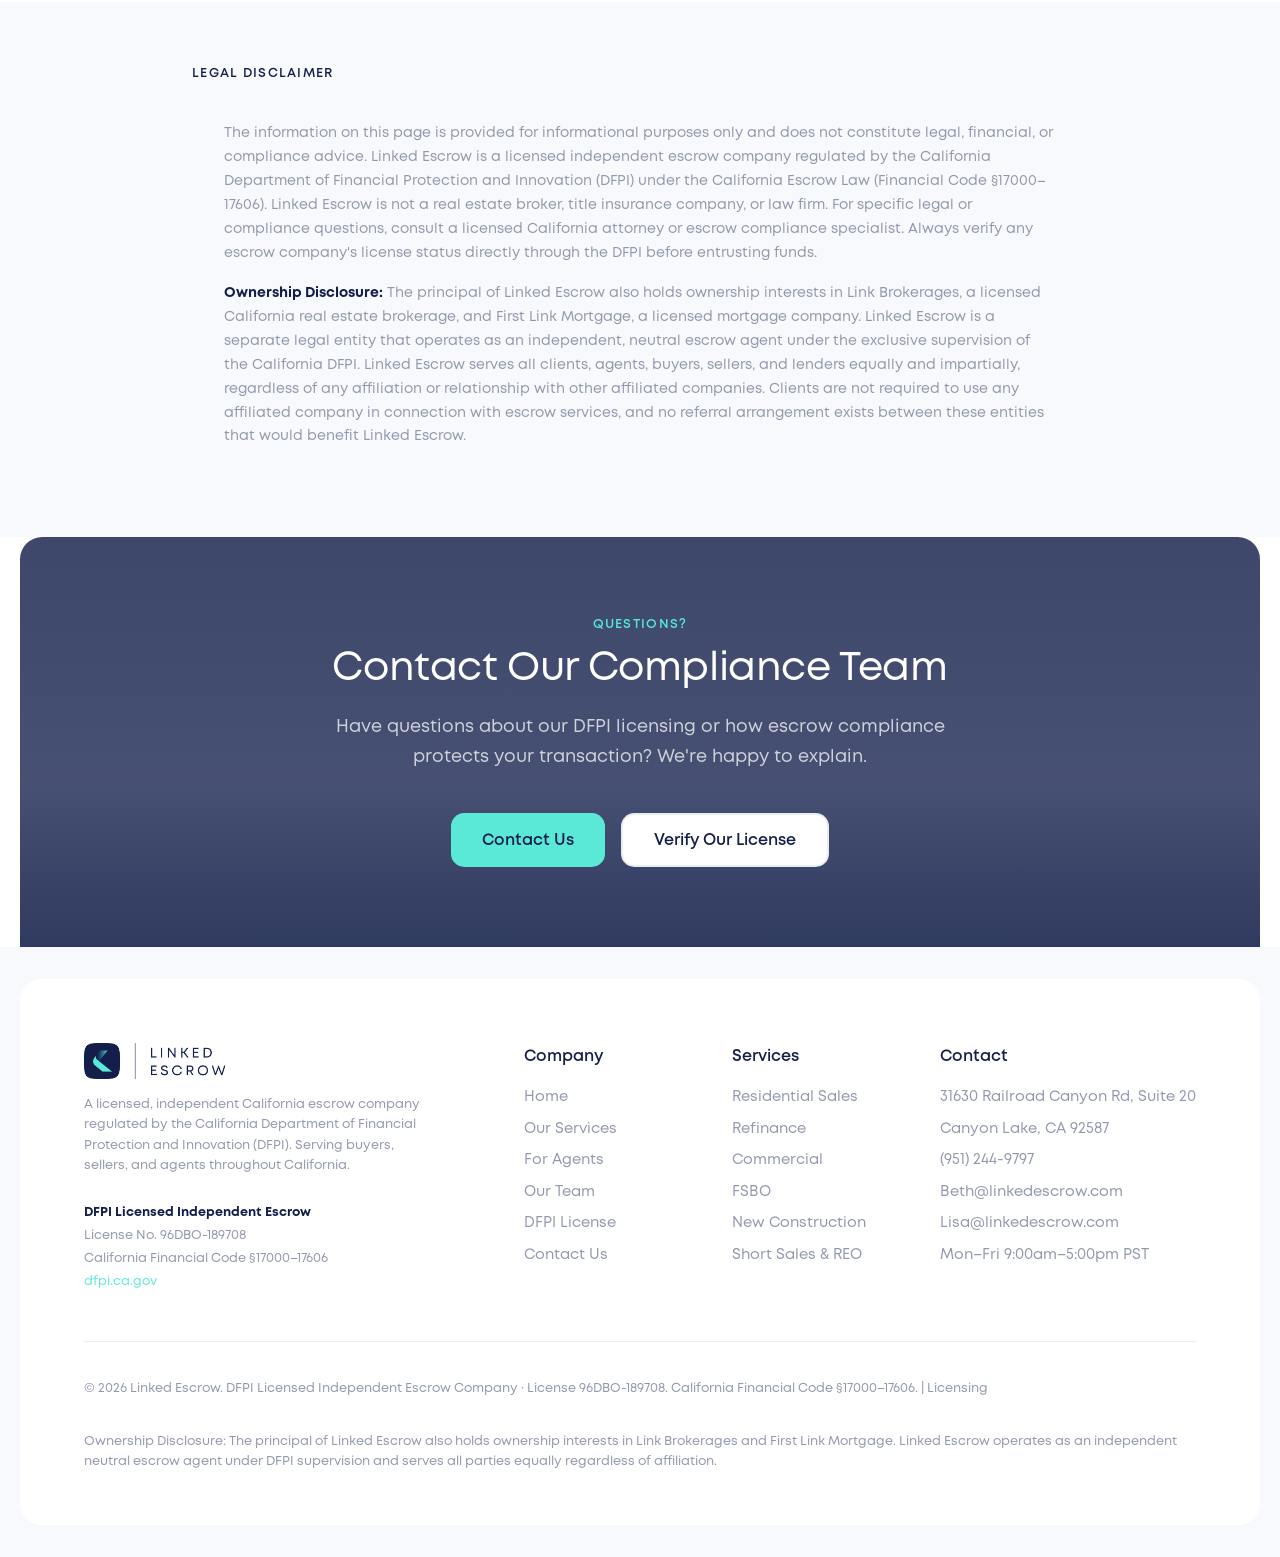
==== commit ade6cbb3: "Content updates from client feedback - Office hours: 9am-5pm, Sat/Sun closed, email responses 24/7 -" ====
--- a/compliance.html
+++ b/compliance.html
@@ -292,7 +292,7 @@
               <a href="tel:+19512449797" class="footer-nav-link">(951) 244-9797</a>
               <a href="mailto:Beth@linkedescrow.com" class="footer-nav-link">Beth@linkedescrow.com</a>
               <a href="mailto:Lisa@linkedescrow.com" class="footer-nav-link">Lisa@linkedescrow.com</a>
-              <span class="footer-nav-link">Mon–Fri 8:30am–5:30pm PST</span>
+              <span class="footer-nav-link">Mon–Fri 9:00am–5:00pm PST</span>
             </div>
           </div>
         </div>
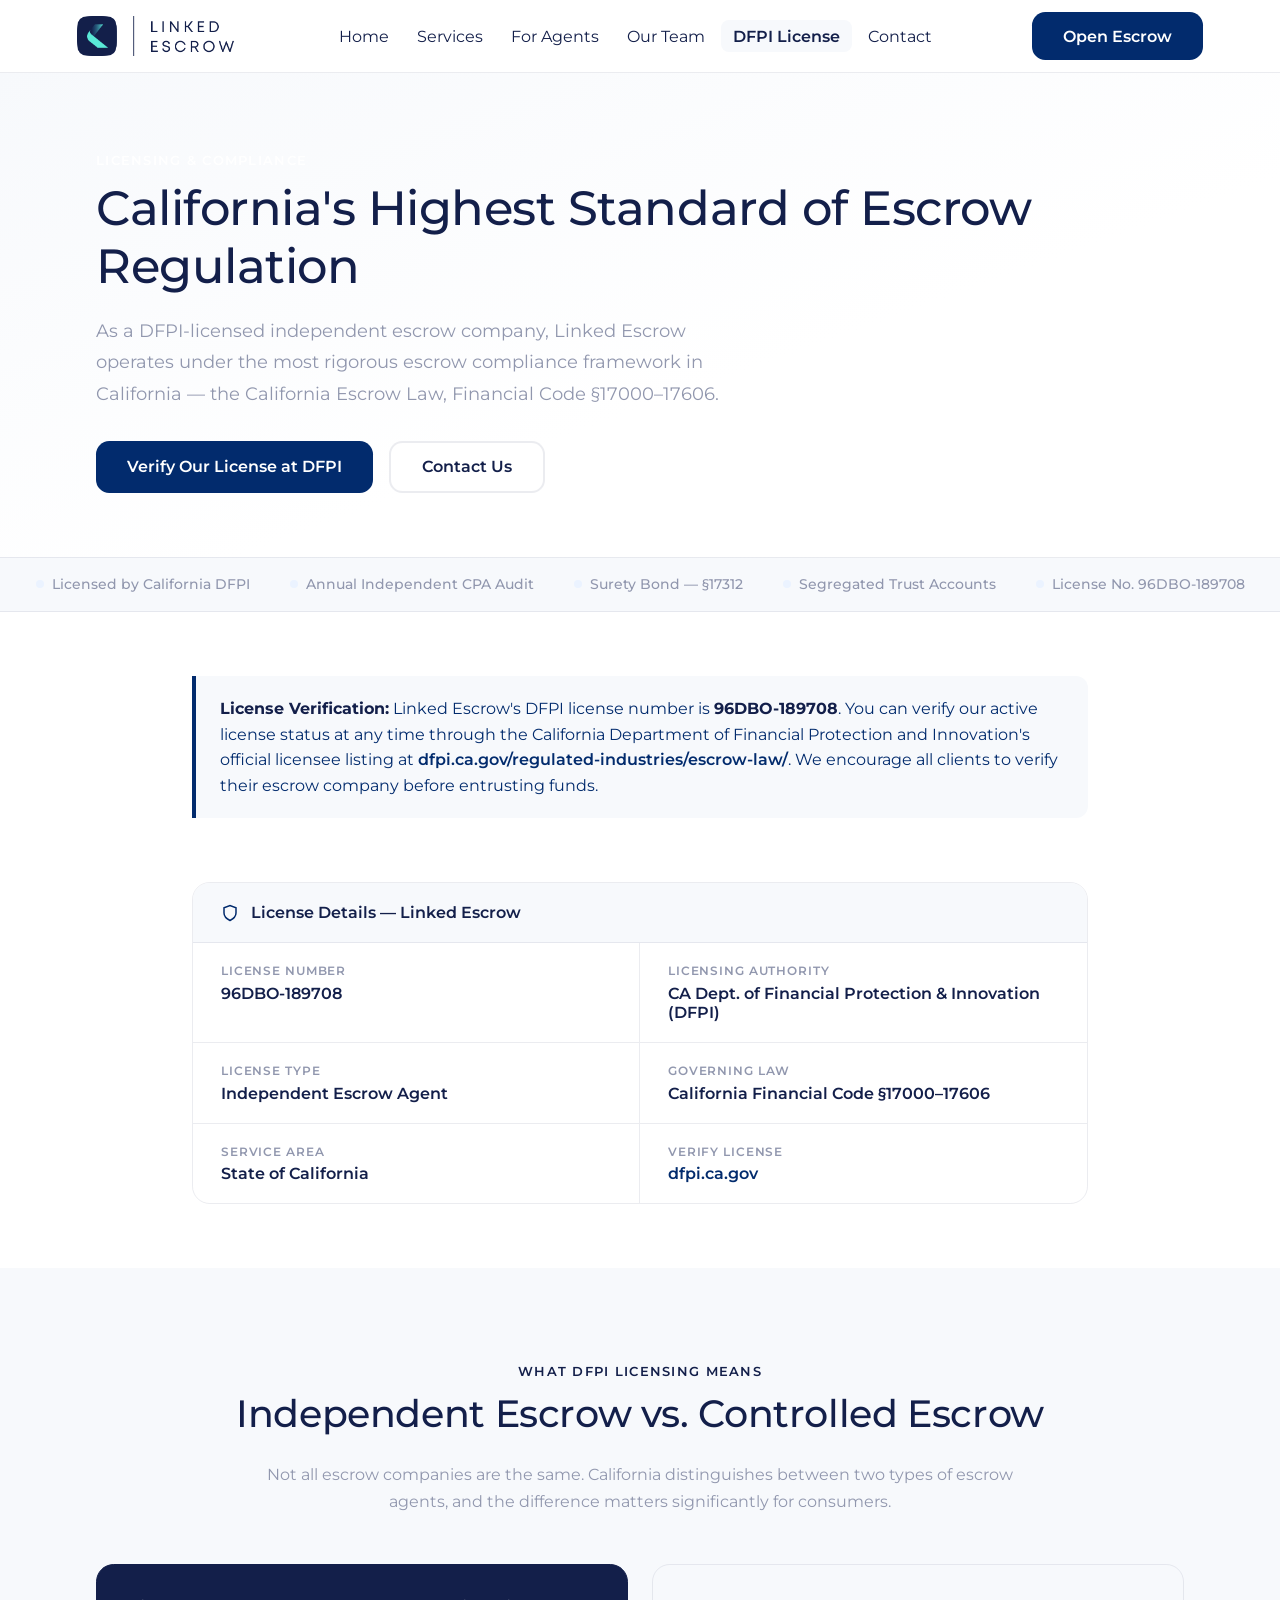
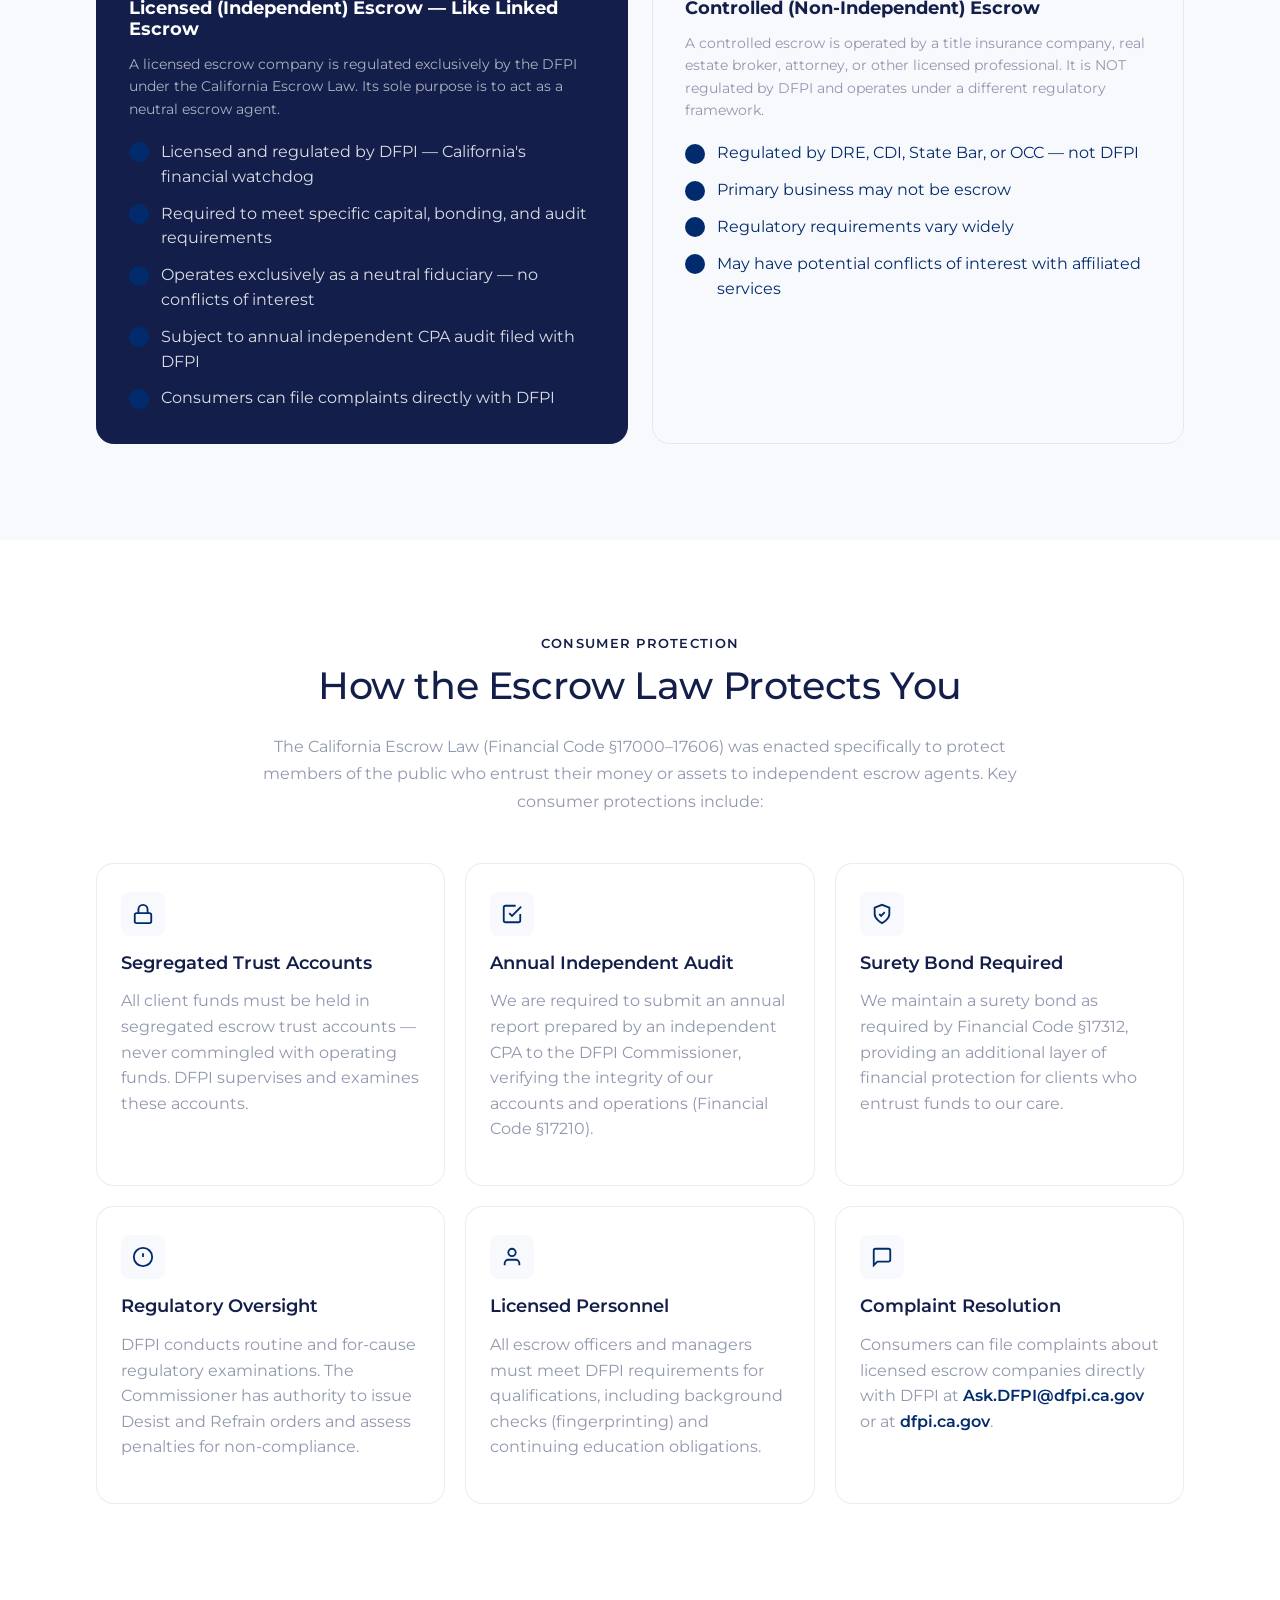
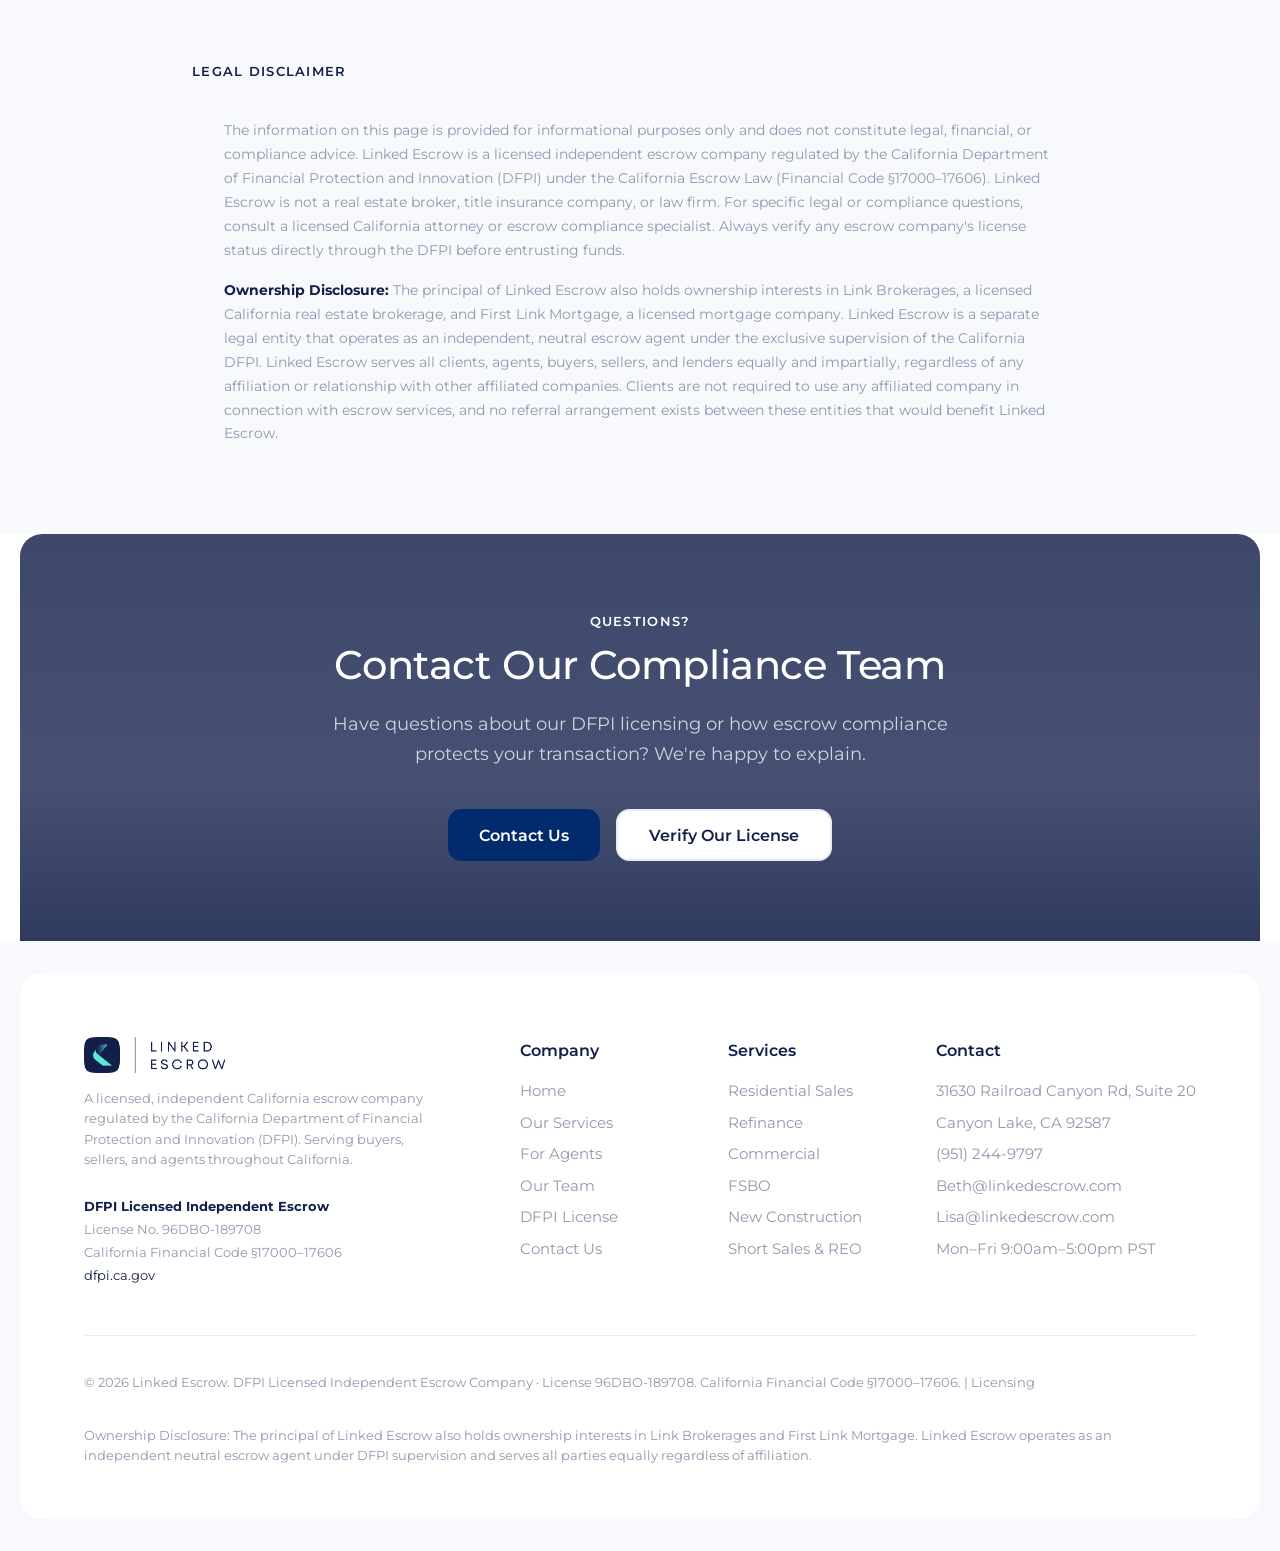
==== commit cc59402c: "Update accent color to brand dark blue with light-blue fills, reduce hero gradient Co-Authored-By: C" ====
--- a/compliance.html
+++ b/compliance.html
@@ -94,7 +94,7 @@
         <div style="max-width: 56rem; margin: 0 auto;">
           <div class="le-license-box">
             <div class="le-license-box__header">
-              <svg width="18" height="18" viewBox="0 0 24 24" fill="none" stroke="#5ae9d7" stroke-width="2"><path d="M12 22s8-4 8-10V5l-8-3-8 3v7c0 6 8 10 8 10z"/></svg>
+              <svg width="18" height="18" viewBox="0 0 24 24" fill="none" stroke="#022b6d" stroke-width="2"><path d="M12 22s8-4 8-10V5l-8-3-8 3v7c0 6 8 10 8 10z"/></svg>
               License Details — Linked Escrow
             </div>
             <div class="le-license-box__grid">
@@ -258,7 +258,7 @@
             <strong style="color: var(--dark-blue);">DFPI Licensed Independent Escrow</strong><br>
             License No. 96DBO-189708<br>
             California Financial Code §17000–17606<br>
-            <a href="https://dfpi.ca.gov" target="_blank" style="color: var(--turquoise);">dfpi.ca.gov</a>
+            <a href="https://dfpi.ca.gov" target="_blank" style="color: var(--dark-blue);">dfpi.ca.gov</a>
           </div>
         </div>
         <div class="footer-top-col-2 aligh-top">
--- a/custom.css
+++ b/custom.css
@@ -3,10 +3,8 @@
    Standalone stylesheet — no Webflow dependency
    ============================================================ */
 
-/* ── Mont Font Face ──────────────────────────────────────── */
-@font-face { font-family: 'Mont'; src: url('fonts/Mont-Regular.otf') format('opentype'); font-weight: 400; font-style: normal; font-display: swap; }
-@font-face { font-family: 'Mont'; src: url('fonts/Mont-SemiBold.otf') format('opentype'); font-weight: 600; font-style: normal; font-display: swap; }
-@font-face { font-family: 'Mont'; src: url('fonts/Mont-Bold.otf') format('opentype'); font-weight: 700; font-style: normal; font-display: swap; }
+/* ── Montserrat Font (temporary replacement for Mont) ────── */
+@import url('https://fonts.googleapis.com/css2?family=Montserrat:ital,wght@0,400;0,600;0,700;1,400;1,600;1,700&display=swap');
 
 /* ── Skip Link (accessibility) ───────────────────────────── */
 .skip-link {
@@ -14,7 +12,7 @@
   top: -100%;
   left: 1rem;
   background: var(--turquoise);
-  color: var(--dark-blue);
+  color: var(--blue);
   padding: 0.75rem 1.5rem;
   border-radius: 0 0 0.5rem 0.5rem;
   font-weight: 600;
@@ -31,7 +29,7 @@
 }
 
 body {
-  font-family: 'Mont', sans-serif;
+  font-family: 'Montserrat', sans-serif;
   margin: 0;
   padding: 0;
   color: var(--neutral-800);
@@ -48,8 +46,8 @@
 :root {
   --white:            #ffffff;   /* White */
   --gray-light:       #f7f9fc;   /* Gray */
-  --turquoise-light:  #9ef8ec;   /* Light Turquoise */
-  --turquoise:        #5ae9d7;   /* Turquoise */
+  --turquoise-light:  #EBF3FF;   /* Light Turquoise */
+  --turquoise:        #EBF3FF;   /* Turquoise */
   --orange:           #ff7958;   /* Orange */
   --blue:             #022b6d;   /* Blue */
   --gray:             #9197ae;   /* Dark Gray */
@@ -76,16 +74,16 @@
 /* ── Base Typography ─────────────────────────────────────── */
 h1, h2, h3, h4, h5, h6 {
   margin: 0;
-  font-family: 'Mont', sans-serif;
+  font-family: 'Montserrat', sans-serif;
   font-weight: 500;
   line-height: 1.2;
 }
 
 .heading-1 { font-size: clamp(2.5rem, 5vw, 4rem); color: var(--navy-dark); letter-spacing: -0.02em; }
 .heading-2 { font-size: clamp(2rem, 4vw, 3rem); color: var(--navy-dark); letter-spacing: -0.015em; }
-.heading-3 { font-size: clamp(1.65rem, 3vw, 2.4rem); color: var(--navy-dark); letter-spacing: -0.01em; font-family: 'Mont', sans-serif; }
-.heading-4 { font-size: clamp(1.2rem, 2vw, 1.6rem); color: var(--navy-dark); letter-spacing: -0.005em; font-family: 'Mont', sans-serif; }
-.heading-5 { font-size: 1.1rem; color: var(--navy-dark); font-family: 'Mont', sans-serif; }
+.heading-3 { font-size: clamp(1.65rem, 3vw, 2.4rem); color: var(--navy-dark); letter-spacing: -0.01em; font-family: 'Montserrat', sans-serif; }
+.heading-4 { font-size: clamp(1.2rem, 2vw, 1.6rem); color: var(--navy-dark); letter-spacing: -0.005em; font-family: 'Montserrat', sans-serif; }
+.heading-5 { font-size: 1.1rem; color: var(--navy-dark); font-family: 'Montserrat', sans-serif; }
 
 .body-m { font-size: 1rem; line-height: 1.7; }
 .body-s { font-size: 0.9rem; line-height: 1.65; }
@@ -108,19 +106,20 @@
 /* ── Components ──────────────────────────────────────────── */
 .tag {
   background: var(--turquoise);
-  color: #131f4a;
+  color: var(--blue);
   border-radius: 2rem;
-  padding: 0.3rem 0.85rem;
+  padding: 0.4rem 1.1rem 0.4rem calc(1.1rem + 0.08em);
   font-size: 0.75rem;
   font-weight: 600;
   letter-spacing: 0.08em;
   text-transform: uppercase;
   display: inline-block;
+  text-align: center;
 }
 
 .btn-primary {
-  background: var(--turquoise);
-  color: #131f4a;
+  background: var(--blue);
+  color: white;
   border-radius: 0.83rem;
   padding: 0.9rem 1.94rem;
   font-weight: 600;
@@ -130,9 +129,13 @@
   gap: 0.5rem;
   border: none;
   cursor: pointer;
-  transition: opacity 0.2s;
-}
-.btn-primary:hover { opacity: 0.9; }
+  transition: all 0.2s ease-out;
+}
+.btn-primary:hover {
+  opacity: 0.95;
+  transform: translateY(-1px);
+  box-shadow: 0 4px 12px rgba(90,233,215,0.3);
+}
 
 .btn-primary-white {
   background: white;
@@ -146,9 +149,13 @@
   gap: 0.5rem;
   border: 2px solid var(--neutral-200);
   cursor: pointer;
-  transition: opacity 0.2s;
-}
-.btn-primary-white:hover { background: var(--neutral-100); }
+  transition: all 0.2s ease-out;
+}
+.btn-primary-white:hover {
+  background: var(--neutral-100);
+  transform: translateY(-1px);
+  box-shadow: 0 4px 12px rgba(2,43,109,0.08);
+}
 
 /* ── Section Wrappers ────────────────────────────────────── */
 .set-2-block-wrap {
@@ -205,7 +212,7 @@
   line-height: 1.2;
   letter-spacing: 0.06em;
   text-transform: uppercase;
-  font-family: 'Mont', sans-serif;
+  font-family: 'Montserrat', sans-serif;
 }
 
 .le-logo-icon {
@@ -274,9 +281,9 @@
 .mob-menu.is-open { display: flex; }
 .mob-menu .nav__link {
   color: var(--navy-dark);
-  font-size: 1rem;
+  font-size: 1.05rem;
   font-weight: 500;
-  padding: 0.65rem 0;
+  padding: 0.85rem 0.75rem;
   border-bottom: 1px solid var(--neutral-100);
   display: block;
 }
@@ -293,7 +300,7 @@
 .le-hero {
   min-height: 92vh;
   background:
-    linear-gradient(to bottom, rgba(19,31,74,0.82) 0%, rgba(19,31,74,0.75) 60%, rgba(19,31,74,0.9) 100%),
+    linear-gradient(to bottom, rgba(19,31,74,0.68) 0%, rgba(19,31,74,0.58) 60%, rgba(19,31,74,0.78) 100%),
     url('images/house-exterior.jpg') center center / cover no-repeat;
   display: flex;
   align-items: center;
@@ -342,11 +349,10 @@
 }
 
 .le-hero__stats {
-  display: flex;
-  justify-content: center;
-  gap: 3rem;
+  display: grid;
+  grid-template-columns: repeat(4, 1fr);
+  gap: 2rem;
   margin-top: 4rem;
-  flex-wrap: wrap;
   padding-top: 3rem;
   border-top: 1px solid rgba(255,255,255,0.15);
 }
@@ -356,7 +362,7 @@
 .le-hero__stat-num {
   font-size: 2rem;
   font-weight: 700;
-  color: var(--turquoise);
+  color: white;
   line-height: 1.1;
 }
 
@@ -364,12 +370,13 @@
   font-size: 0.85rem;
   color: rgba(255,255,255,0.65);
   margin-top: 0.3rem;
-  max-width: 10rem;
+  margin-left: auto;
+  margin-right: auto;
 }
 
 /* ── Page Hero (inner pages) ─────────────────────────────── */
 .le-page-hero {
-  background: white;
+  background: linear-gradient(160deg, #f7f9fc 0%, #ffffff 60%);
   border-bottom: 1px solid var(--neutral-200);
   padding: 5rem 6vw 4rem;
   position: relative;
@@ -394,7 +401,7 @@
 
 /* ── Brand Typography Overrides ─────────────────────────── */
 .heading-3, .heading-4, .heading-5 {
-  font-family: 'Mont', sans-serif;
+  font-family: 'Montserrat', sans-serif;
 }
 
 .heading-3 { letter-spacing: -0.01em; }
@@ -466,7 +473,7 @@
   height: 2.5rem;
   border-radius: 50%;
   background: var(--turquoise);
-  color: var(--navy-dark);
+  color: var(--blue);
   font-weight: 700;
   font-size: 1rem;
   display: flex;
@@ -514,10 +521,10 @@
   width: 1.25rem;
   height: 1.25rem;
   border-radius: 50%;
-  background: var(--turquoise);
+  background: var(--blue);
   flex-shrink: 0;
   margin-top: 0.15rem;
-  background-image: url("data:image/svg+xml,%3Csvg xmlns='http://www.w3.org/2000/svg' width='12' height='12' viewBox='0 0 12 12'%3E%3Cpath d='M2 6l3 3 5-5' stroke='%23131f4a' stroke-width='2' fill='none' stroke-linecap='round' stroke-linejoin='round'/%3E%3C/svg%3E");
+  background-image: url("data:image/svg+xml,%3Csvg xmlns='http://www.w3.org/2000/svg' width='12' height='12' viewBox='0 0 12 12'%3E%3Cpath d='M2 6l3 3 5-5' stroke='%23022b6d' stroke-width='2' fill='none' stroke-linecap='round' stroke-linejoin='round'/%3E%3C/svg%3E");
   background-repeat: no-repeat;
   background-position: center;
 }
@@ -528,9 +535,12 @@
   border: 1px solid var(--neutral-200);
   border-radius: 1.11rem;
   padding: 1.75rem 1.5rem;
-  transition: box-shadow 0.2s;
-}
-.le-card:hover { box-shadow: 0 6px 24px rgba(2,43,109,0.08); }
+  transition: all 0.2s ease-out;
+}
+.le-card:hover {
+  transform: translateY(-4px);
+  box-shadow: 0 12px 32px rgba(2,43,109,0.12);
+}
 
 .le-card__icon {
   width: 2.75rem;
@@ -641,7 +651,7 @@
   align-items: center;
   justify-content: center;
   flex-shrink: 0;
-  background-image: url("data:image/svg+xml,%3Csvg xmlns='http://www.w3.org/2000/svg' width='12' height='12' viewBox='0 0 12 12'%3E%3Cpath d='M2 6l3 3 5-5' stroke='%23131f4a' stroke-width='2' fill='none' stroke-linecap='round' stroke-linejoin='round'/%3E%3C/svg%3E");
+  background-image: url("data:image/svg+xml,%3Csvg xmlns='http://www.w3.org/2000/svg' width='12' height='12' viewBox='0 0 12 12'%3E%3Cpath d='M2 6l3 3 5-5' stroke='%23022b6d' stroke-width='2' fill='none' stroke-linecap='round' stroke-linejoin='round'/%3E%3C/svg%3E");
   background-repeat: no-repeat;
   background-position: center;
 }
@@ -669,7 +679,7 @@
   left: 0;
   top: -0.25rem;
   font-size: 2.5rem;
-  color: var(--turquoise);
+  color: var(--blue);
   line-height: 1;
   font-family: Georgia, serif;
 }
@@ -699,7 +709,7 @@
 
 .le-delivers-card .le-checklist li::before {
   background: var(--turquoise);
-  background-image: url("data:image/svg+xml,%3Csvg xmlns='http://www.w3.org/2000/svg' width='12' height='12' viewBox='0 0 12 12'%3E%3Cpath d='M2 6l3 3 5-5' stroke='%23131f4a' stroke-width='2' fill='none' stroke-linecap='round' stroke-linejoin='round'/%3E%3C/svg%3E");
+  background-image: url("data:image/svg+xml,%3Csvg xmlns='http://www.w3.org/2000/svg' width='12' height='12' viewBox='0 0 12 12'%3E%3Cpath d='M2 6l3 3 5-5' stroke='%23022b6d' stroke-width='2' fill='none' stroke-linecap='round' stroke-linejoin='round'/%3E%3C/svg%3E");
   background-repeat: no-repeat;
   background-position: center;
 }
@@ -898,7 +908,7 @@
   align-items: center;
   gap: 0.5rem;
   background: var(--turquoise);
-  color: var(--navy-dark);
+  color: var(--blue);
   padding: 0.6rem 1.25rem;
   border-radius: 0.6rem;
   font-weight: 600;
@@ -1012,7 +1022,7 @@
   border: 1px solid var(--neutral-300);
   border-radius: 0.6rem;
   padding: 0.8rem 1rem;
-  font-family: 'Mont', sans-serif;
+  font-family: 'Montserrat', sans-serif;
   font-size: 0.97rem;
   color: var(--neutral-800);
   background: white;
@@ -1024,7 +1034,7 @@
 .le-form-group select:focus,
 .le-form-group textarea:focus {
   border-color: var(--navy);
-  outline: 2px solid var(--turquoise);
+  outline: 2px solid var(--blue);
   outline-offset: 2px;
 }
 
@@ -1122,13 +1132,13 @@
   font-weight: 600;
   letter-spacing: 0.1em;
   text-transform: uppercase;
-  color: var(--turquoise);
+  color: var(--blue);
   margin-bottom: 0.75rem;
   display: block;
 }
 .le-eyebrow.dark { color: var(--navy-dark); }
-.le-eyebrow.white { color: var(--turquoise); }
-.set-2-block-wrap.dark .le-eyebrow { color: var(--turquoise); }
+.le-eyebrow.white { color: white; }
+.set-2-block-wrap.dark .le-eyebrow { color: white; }
 
 /* ── Comparison Columns ──────────────────────────────────── */
 .le-comparison {
@@ -1154,7 +1164,7 @@
   font-weight: 700;
   margin-bottom: 0.5rem;
 }
-.le-comparison__col.featured .le-comparison__title { color: var(--turquoise); }
+.le-comparison__col.featured .le-comparison__title { color: white; }
 .le-comparison__col:not(.featured) .le-comparison__title { color: var(--navy-dark); }
 
 .le-comparison__sub {
@@ -1181,12 +1191,12 @@
   display: inline-flex;
   align-items: center;
   gap: 0.75rem;
-  background: rgba(90,233,215,0.1);
-  border: 1px solid rgba(90,233,215,0.3);
+  background: var(--turquoise-light);
+  border: 1px solid rgba(2,43,109,0.2);
   border-radius: 0.75rem;
   padding: 0.75rem 1.25rem;
   font-size: 0.88rem;
-  color: var(--turquoise);
+  color: var(--blue);
   font-weight: 500;
   margin-top: 1.25rem;
   flex-wrap: wrap;
@@ -1272,7 +1282,7 @@
   transition: color 0.15s;
   display: block;
 }
-.footer-nav-link:hover { color: var(--navy-dark); }
+.footer-nav-link:hover { color: var(--dark-blue); }
 
 .footer-bot {
   margin-top: 3rem;
@@ -1281,6 +1291,7 @@
   display: flex;
   flex-direction: column;
   gap: 0.5rem;
+  font-size: 0.88rem;
 }
 
 /* ── Visual label pill ───────────────────────────────────── */
@@ -1300,7 +1311,7 @@
 
 .le-label-pill span {
   background: var(--turquoise);
-  color: var(--navy-dark);
+  color: var(--blue);
   border-radius: 1rem;
   padding: 0.2rem 0.6rem;
   font-size: 0.78rem;
@@ -1332,9 +1343,10 @@
 @media (max-width: 768px) {
   .nav.set-2.desktop-nav { display: none; }
   .burger-icon-wrap { display: flex; }
+  .header-actions .btn-primary { display: none; }
 
   .le-hero { min-height: 80vh; padding: 5rem 1.25rem 3rem; }
-  .le-hero__stats { gap: 1.5rem; }
+  .le-hero__stats { grid-template-columns: repeat(2, 1fr); gap: 1.5rem; }
   .le-hero__stat-num { font-size: 1.5rem; }
   .le-page-hero { padding: 4rem 1.25rem 3rem; }
 
@@ -1354,6 +1366,16 @@
   .le-cta-banner { padding: 3.5rem 1.5rem; }
   .le-delivers-card { padding: 3rem 1.5rem 2.5rem; }
 
+  /* Hide feature visual cards on mobile (duplicates checklist) */
+  .le-feature-visual { display: none; }
+
+  /* Unify button alignment: always centered on mobile */
+  .btn-primary, .btn-primary-white { display: flex; justify-content: center; width: 100%; }
+  .le-hero__ctas { flex-direction: column; align-items: stretch; }
+  .le-cta-banner__actions { flex-direction: column; align-items: stretch; }
+  .text-center .btn-primary { width: auto; }
+  .set-2-block-wrap .btn-primary { width: auto; text-align: center; }
+
   .header-inner { height: 3.75rem; }
   .is-header { padding: 0 1.25rem; }
   .le-cta-banner .heading-3 { font-size: 1.85rem; }
@@ -1376,5 +1398,7 @@
 /* ── Responsive: 480px ───────────────────────────────────── */
 @media (max-width: 480px) {
   .le-stats { grid-template-columns: 1fr; }
-  .le-hero__stats { flex-direction: column; gap: 1.25rem; }
-}
+  .le-hero__stats { grid-template-columns: repeat(2, 1fr); gap: 0.75rem; }
+  .le-hero__stat-num { font-size: 1.25rem; }
+  .le-hero__stat-label { font-size: 0.75rem; }
+}
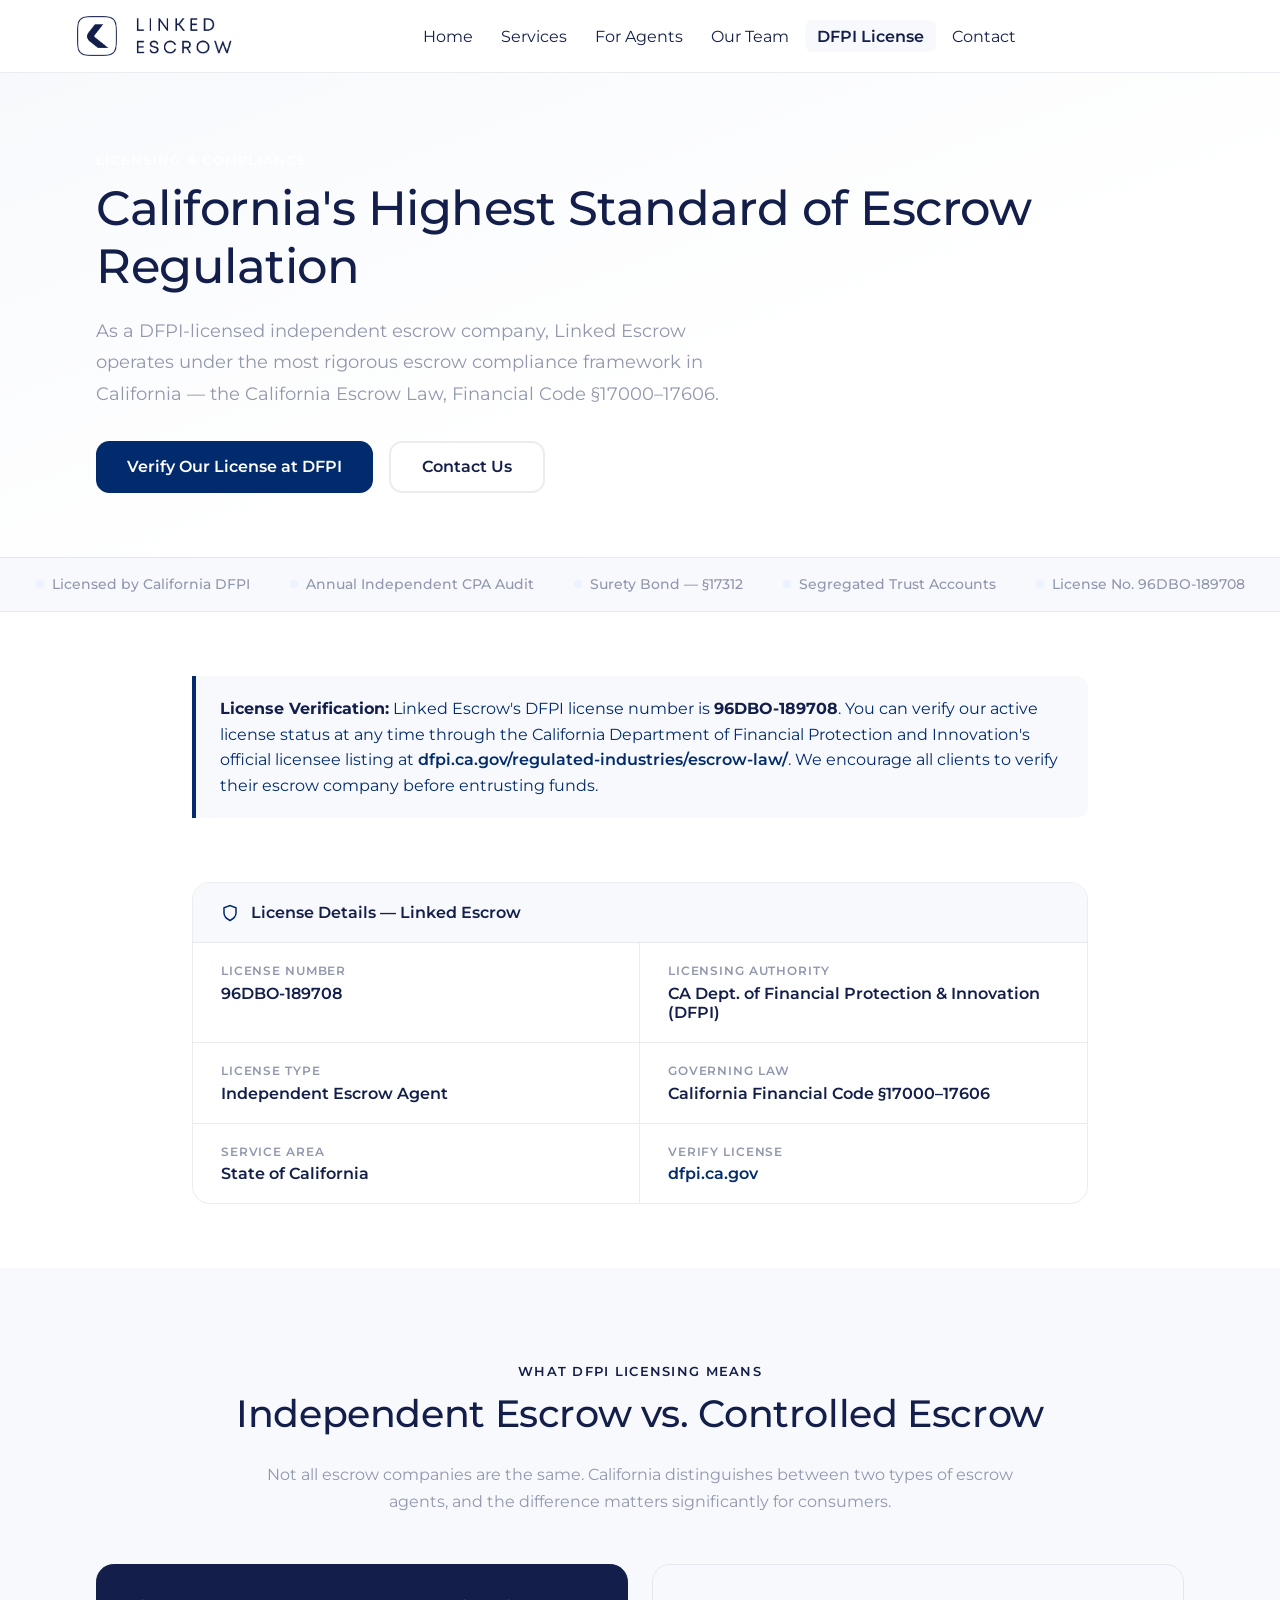
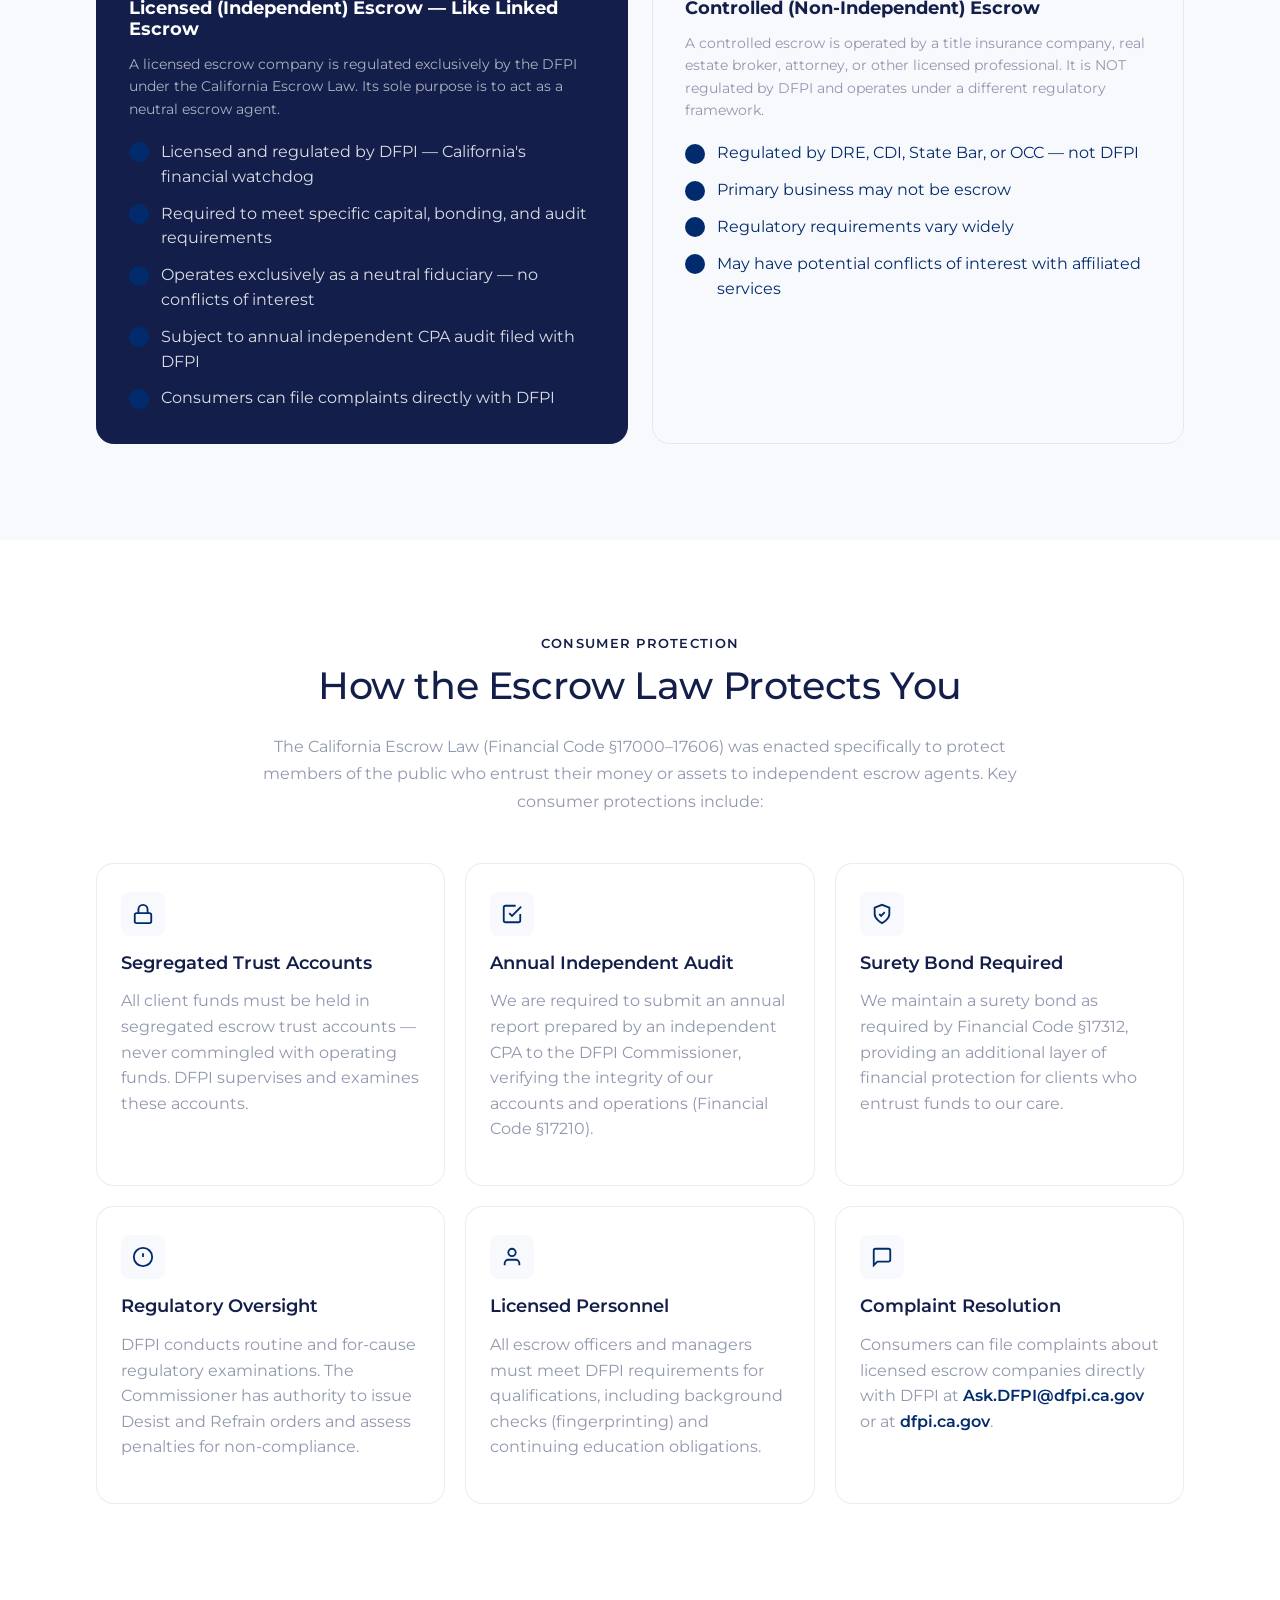
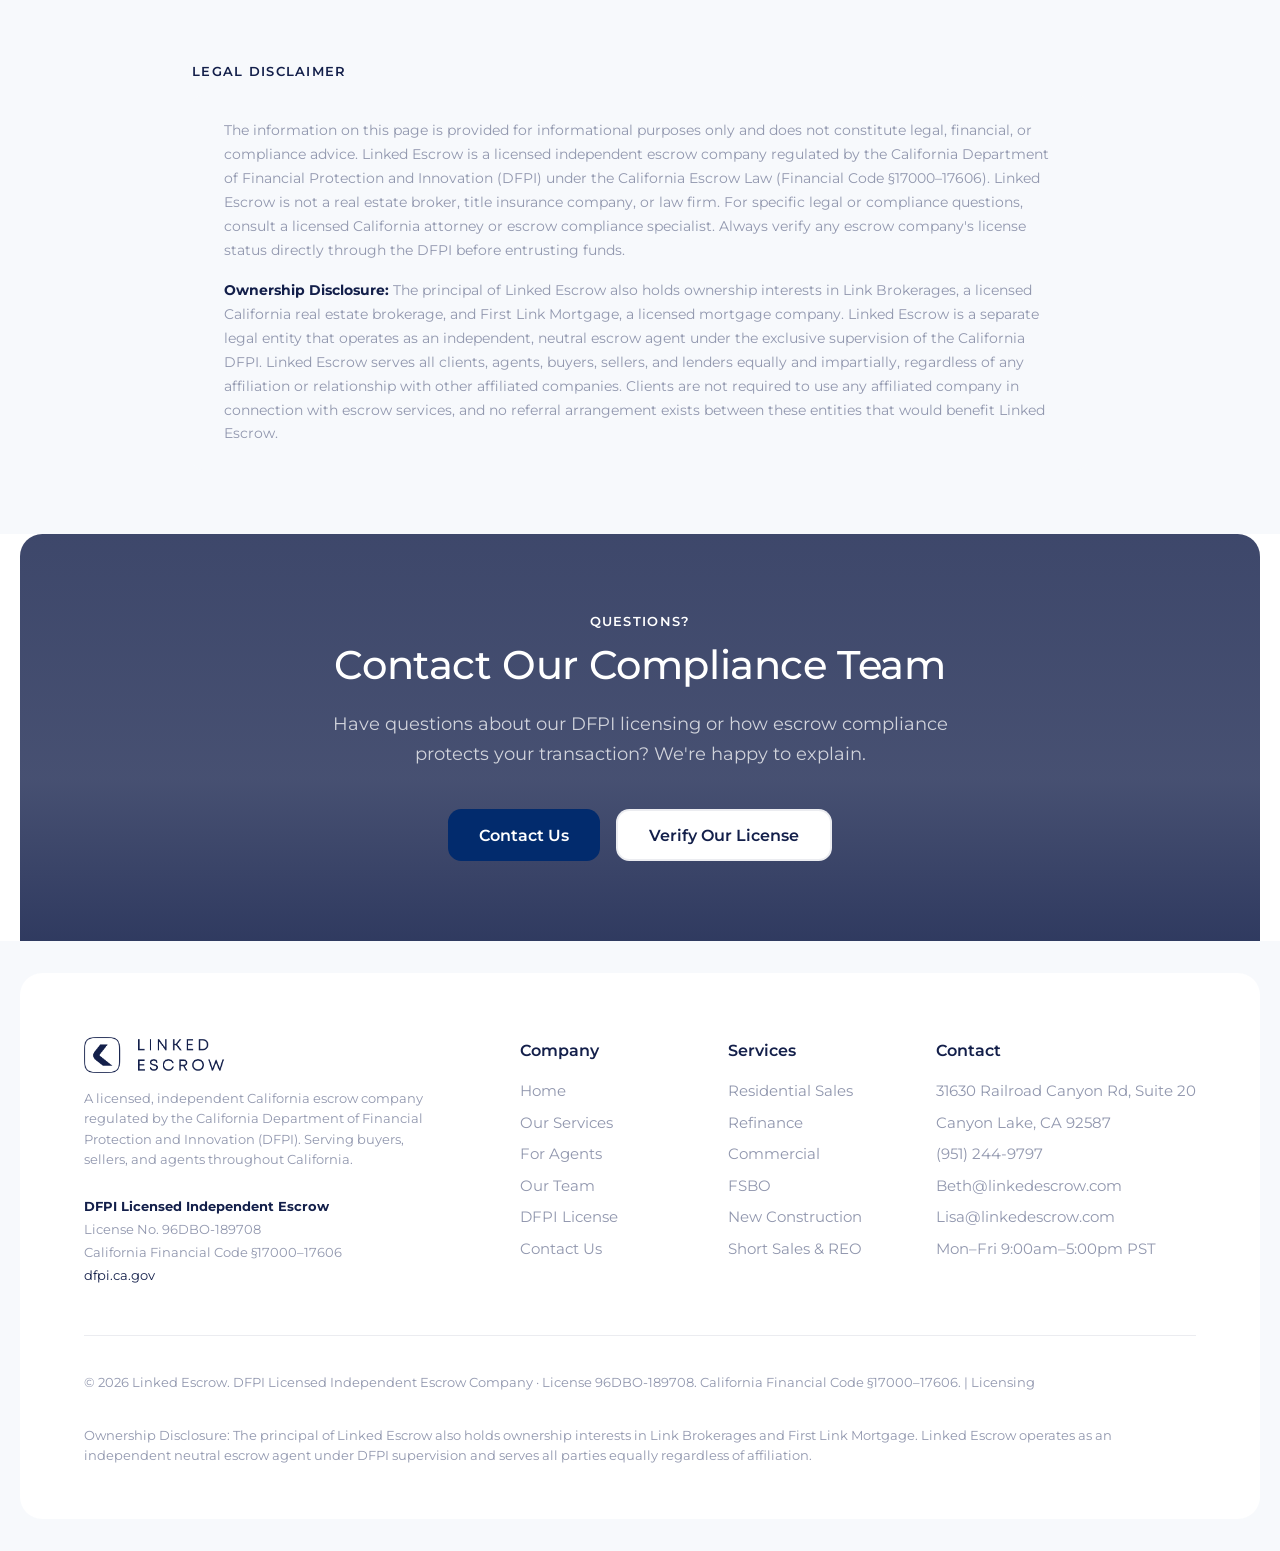
==== commit 41918ebc: "Swap hero/CTA button colorways, remove Open Escrow button from nav Co-Authored-By: Claude Sonnet 5 <" ====
--- a/compliance.html
+++ b/compliance.html
@@ -27,7 +27,6 @@
           <a href="contact.html" class="nav__link set-2">Contact</a>
         </nav>
         <div class="header-actions">
-          <a href="contact.html" class="btn-primary w-inline-block"><div>Open Escrow</div></a>
           <button class="burger-icon-wrap" aria-label="Open menu">
             <svg width="24" height="24" viewBox="0 0 24 24" fill="none" stroke="#131f4a" stroke-width="2">
               <line x1="3" y1="6" x2="21" y2="6"/>
@@ -47,7 +46,6 @@
         <a href="compliance.html" class="nav__link">DFPI License</a>
         <a href="contact.html" class="nav__link">Contact</a>
       </nav>
-      <a href="contact.html" class="btn-primary w-inline-block" style="align-self: flex-start;"><div>Open Escrow</div></a>
     </div>
   </header>
 
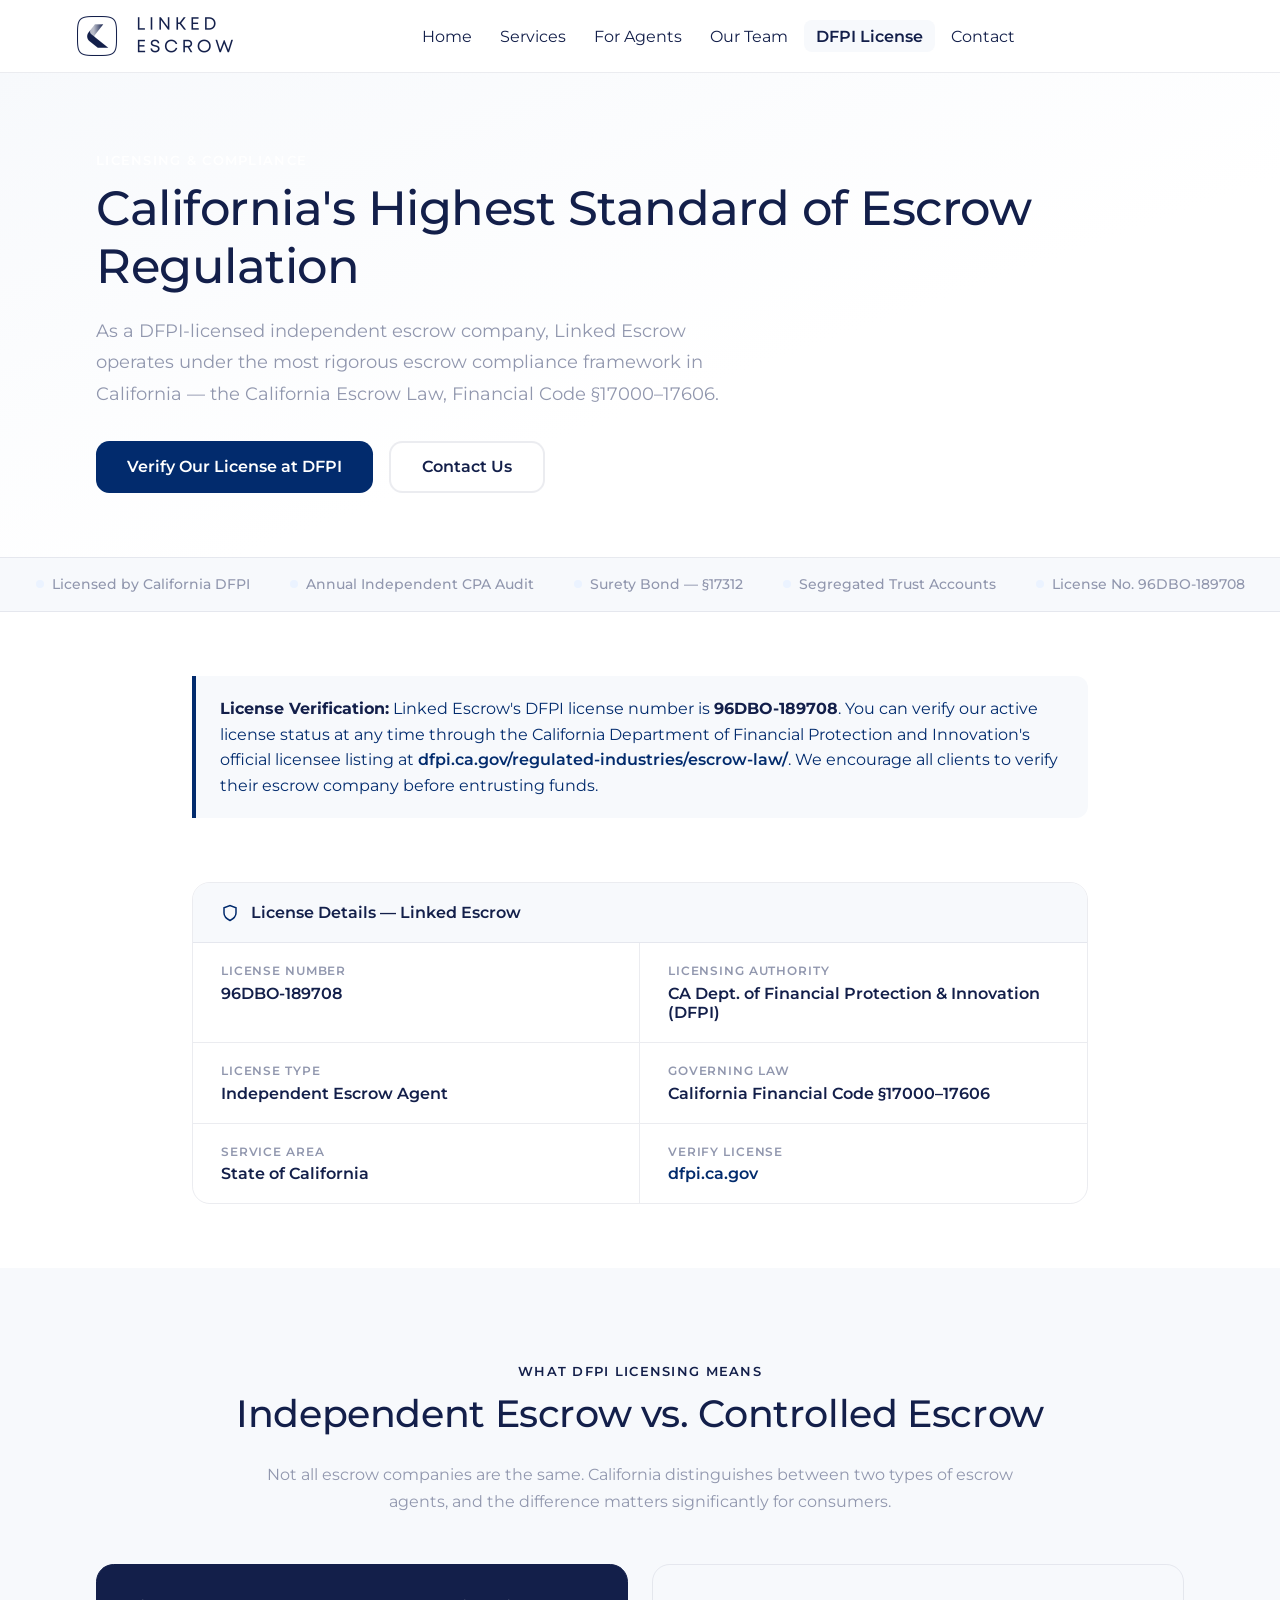
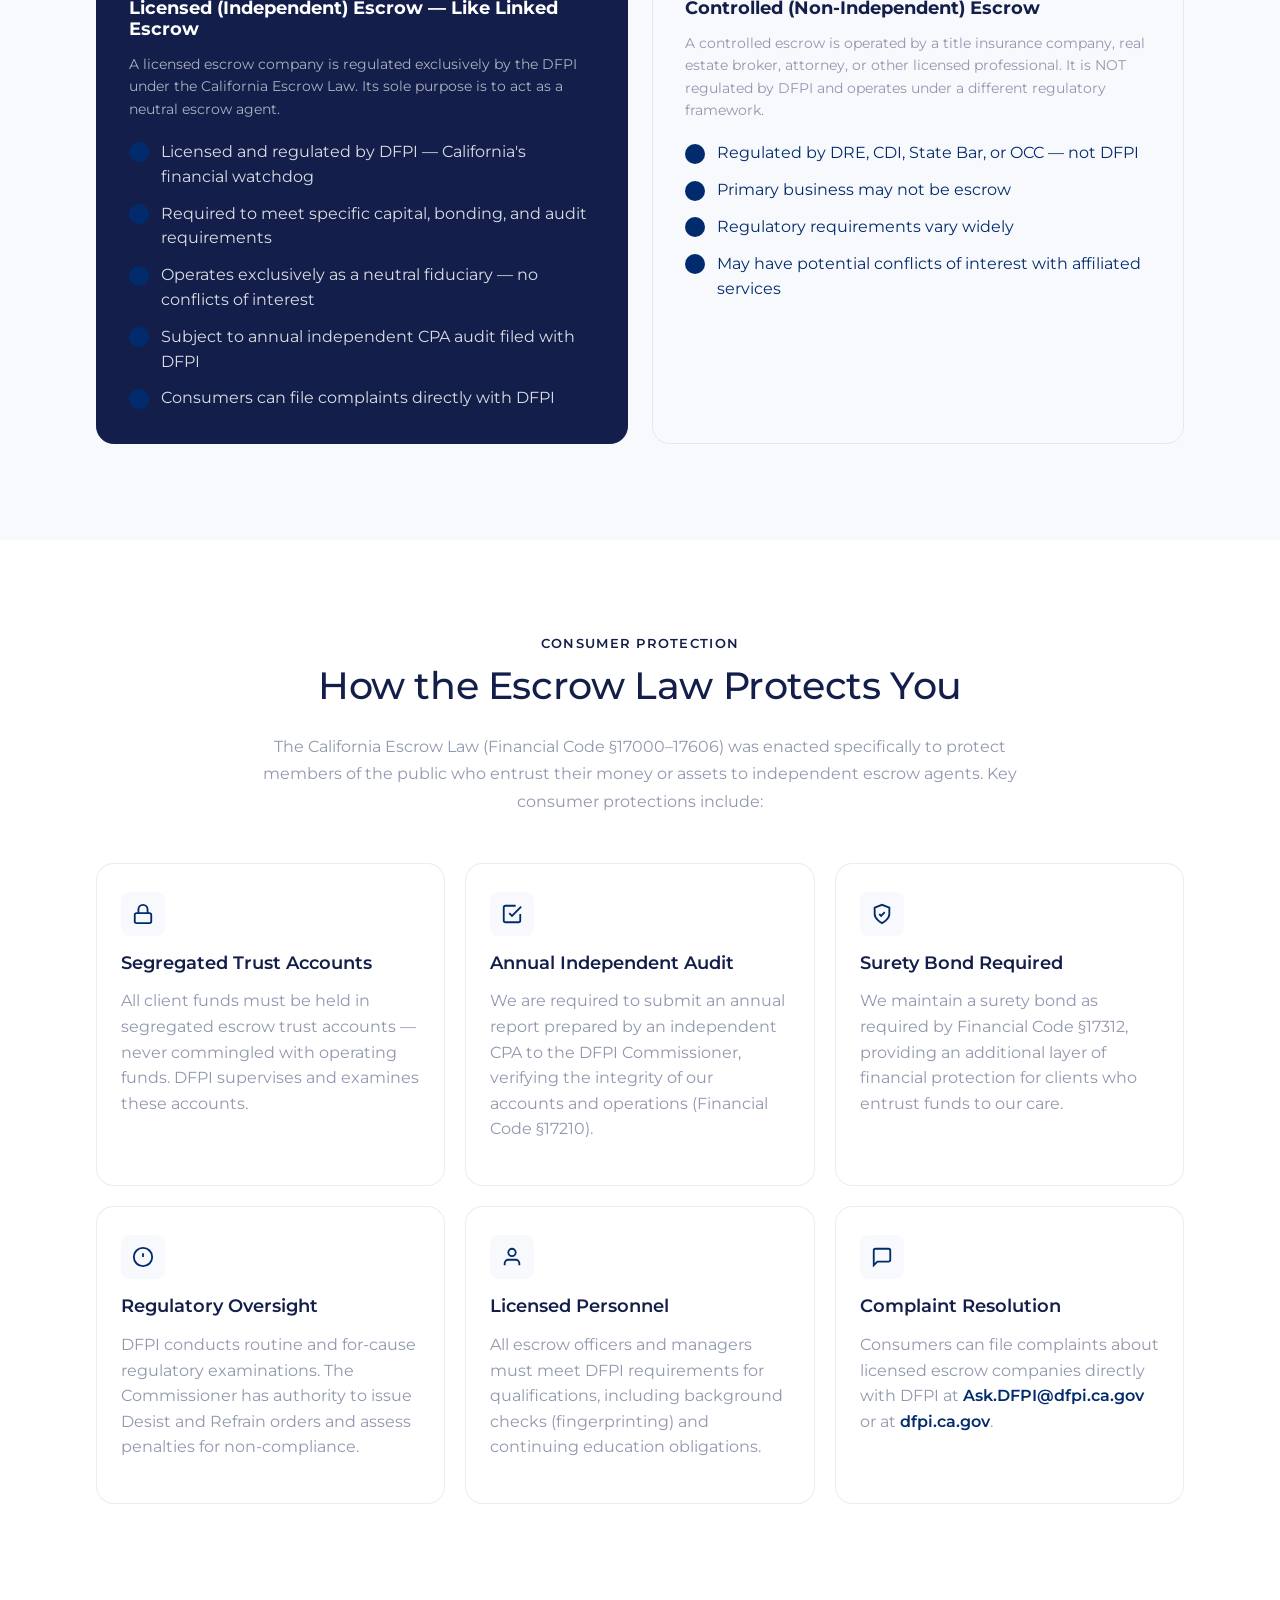
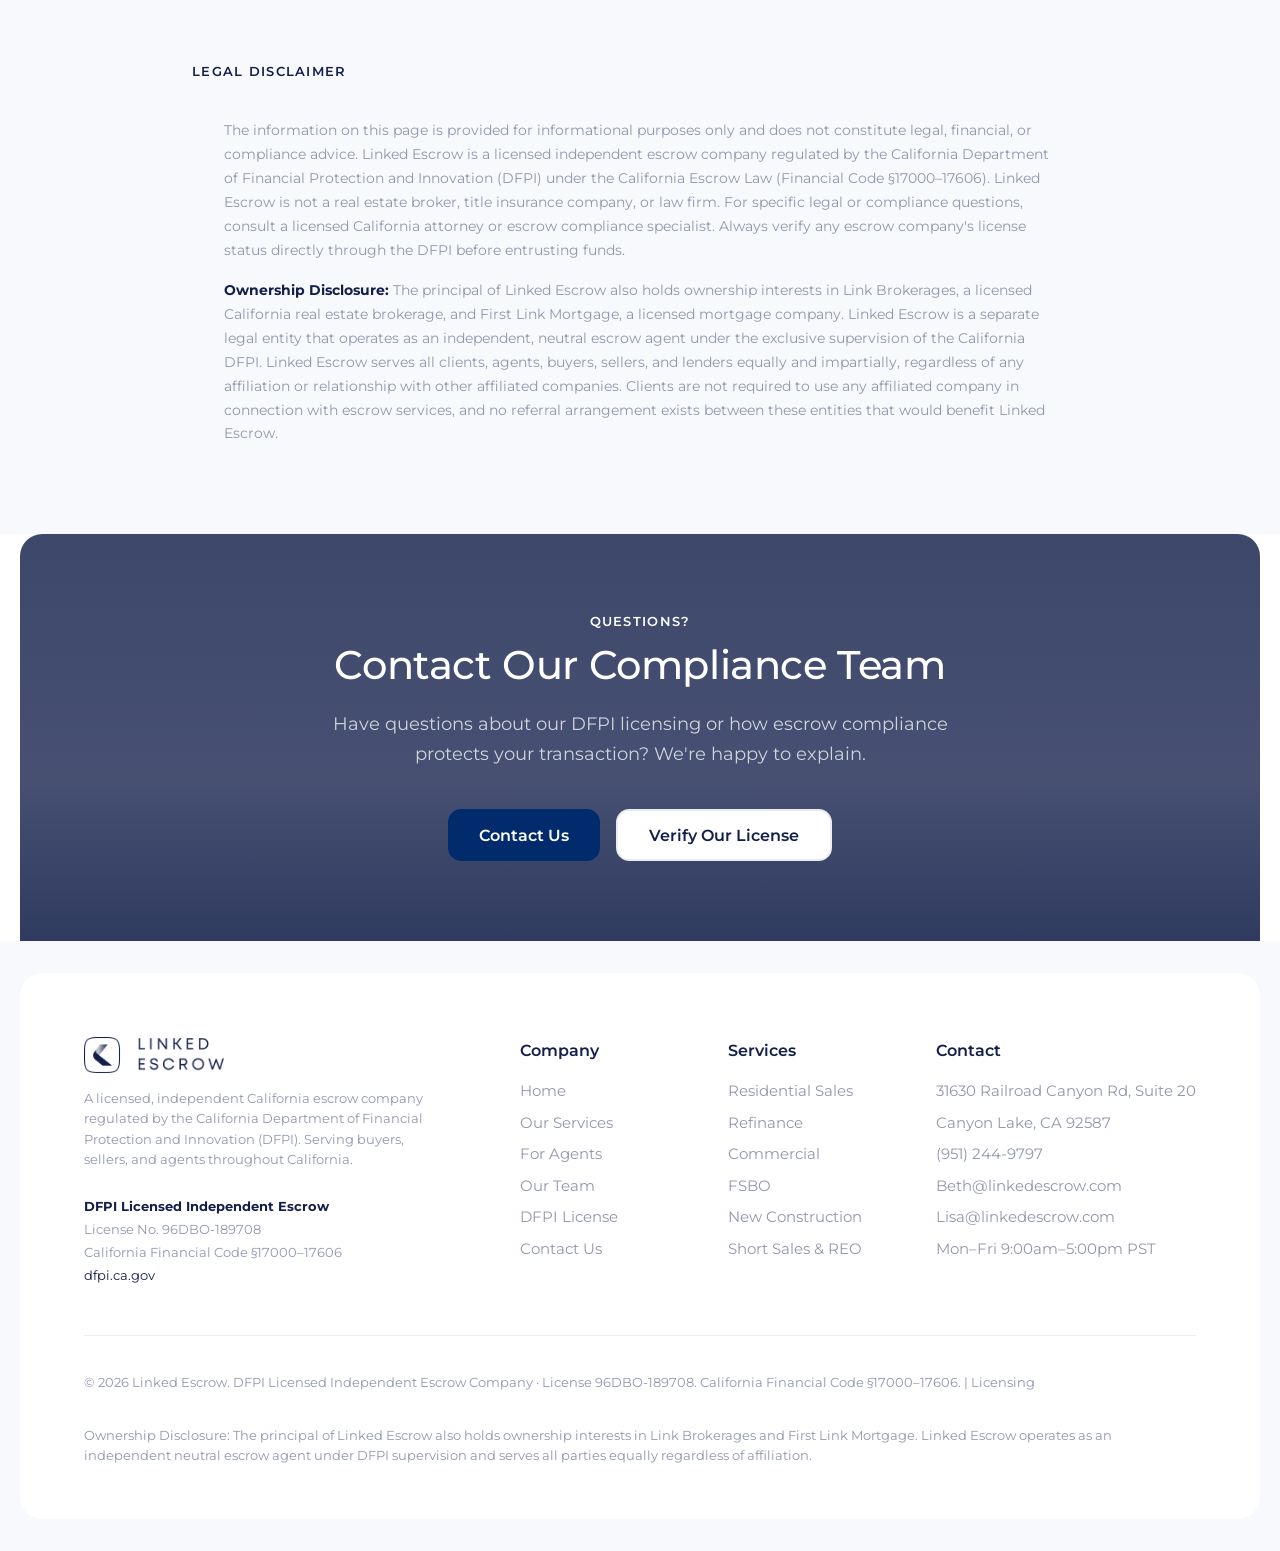
==== commit ee4a2f6b: "Update Linked Escrow logo, add favicon, and replace Lisa's headshot - Swap in updated horizontal log" ====
--- a/compliance.html
+++ b/compliance.html
@@ -5,7 +5,9 @@
   <meta name="viewport" content="width=device-width, initial-scale=1.0">
   <title>DFPI License &amp; Compliance | Linked Escrow | California Independent Escrow</title>
   <meta name="description" content="Linked Escrow is a DFPI-licensed independent escrow company under California Financial Code §17000–17606. Learn about our licensing, consumer protections, and compliance standards.">
-  <link href="custom.css" rel="stylesheet">
+  <link rel="icon" type="image/png" href="images/favicon-32.png">
+  <link rel="apple-touch-icon" href="images/apple-touch-icon.png">
+  <link href="custom.css?v=3" rel="stylesheet">
 </head>
 <body>
 <a href="#main" class="skip-link">Skip to main content</a>
@@ -16,7 +18,7 @@
     <div class="container full is-header">
       <div class="header-inner">
         <a href="index.html" class="logo-header w-inline-block">
-          <img src="images/logo-horizontal.png" alt="Linked Escrow" class="le-logo-horizontal">
+          <img src="images/logo-horizontal.png?v=2" alt="Linked Escrow" class="le-logo-horizontal">
         </a>
         <nav class="nav set-2 desktop-nav">
           <a href="index.html" class="nav__link set-2">Home</a>
@@ -249,7 +251,7 @@
       <div class="footer-top">
         <div class="footer-top-col-1">
           <a href="index.html" class="logo-header w-inline-block" style="margin-bottom: 1rem;">
-            <img src="images/logo-horizontal.png" alt="Linked Escrow" class="le-logo-horizontal le-logo-horizontal--footer">
+            <img src="images/logo-horizontal.png?v=2" alt="Linked Escrow" class="le-logo-horizontal le-logo-horizontal--footer">
           </a>
           <p class="body-xs" style="max-width: 22rem; color: var(--neutral-500); line-height: 1.6; margin-bottom: 1.5rem;">A licensed, independent California escrow company regulated by the California Department of Financial Protection and Innovation (DFPI). Serving buyers, sellers, and agents throughout California.</p>
           <div class="body-xs" style="color: var(--neutral-500); line-height: 1.8;">
--- a/custom.css
+++ b/custom.css
@@ -155,6 +155,27 @@
   background: var(--neutral-100);
   transform: translateY(-1px);
   box-shadow: 0 4px 12px rgba(2,43,109,0.08);
+}
+
+.btn-outline {
+  background: transparent;
+  color: var(--blue);
+  border-radius: 0.83rem;
+  padding: 0.9rem 1.94rem;
+  font-weight: 600;
+  font-size: 1rem;
+  display: inline-flex;
+  align-items: center;
+  gap: 0.5rem;
+  border: 2px solid var(--blue);
+  cursor: pointer;
+  transition: all 0.2s ease-out;
+}
+.btn-outline:hover {
+  background: var(--blue);
+  color: white;
+  transform: translateY(-1px);
+  box-shadow: 0 4px 12px rgba(2,43,109,0.15);
 }
 
 /* ── Section Wrappers ────────────────────────────────────── */
@@ -940,6 +961,167 @@
   margin-bottom: 0.5rem;
 }
 
+/* ── Team Preview (Homepage) ─────────────────────────────── */
+.le-team-preview__grid {
+  display: grid;
+  grid-template-columns: repeat(3, 1fr);
+  gap: 2rem;
+  max-width: 74rem;
+  margin: 0 auto;
+}
+
+.le-team-preview__card {
+  display: flex;
+  flex-direction: column;
+  align-items: center;
+  text-align: center;
+  background: white;
+  border: 1px solid var(--neutral-200);
+  border-radius: 1.39rem;
+  padding: 2.75rem 2rem 2.25rem;
+  transition: all 0.2s ease-out;
+}
+
+.le-team-preview__card:hover {
+  transform: translateY(-5px);
+  box-shadow: 0 18px 40px rgba(2,43,109,0.14);
+}
+
+.le-team-preview__headshot {
+  width: 14rem;
+  height: 14rem;
+  border-radius: 1.39rem;
+  object-fit: cover;
+  flex-shrink: 0;
+  margin-bottom: 1.75rem;
+  box-shadow: 0 0 0 6px var(--turquoise);
+}
+
+.le-team-preview__name {
+  font-size: 1.4rem;
+  font-weight: 700;
+  color: var(--navy-dark);
+  margin-bottom: 0.5rem;
+}
+
+.le-team-preview__role {
+  display: inline-block;
+  background: var(--turquoise);
+  color: var(--blue);
+  font-size: 0.8rem;
+  font-weight: 600;
+  padding: 0.4rem 1rem;
+  border-radius: 2rem;
+  margin-bottom: 1.25rem;
+}
+
+.le-team-preview__body {
+  font-size: 0.98rem;
+  line-height: 1.65;
+  color: var(--neutral-600);
+  max-width: 21rem;
+  margin-bottom: 1.5rem;
+}
+
+.le-team-preview__link {
+  font-size: 0.92rem;
+  font-weight: 600;
+  color: var(--navy);
+}
+
+/* ── Link.ai Product Tour ────────────────────────────────── */
+/* de-emphasized copy: smaller, quieter bullets so the carousel stays the focal point */
+#link-ai .le-checklist { gap: 0.6rem; }
+#link-ai .le-checklist li { font-size: 0.92rem; gap: 0.6rem; }
+#link-ai .le-checklist li::before {
+  width: 0.4rem;
+  height: 0.4rem;
+  margin-top: 0.5rem;
+  background: var(--neutral-400);
+  background-image: none;
+}
+
+.le-techtour-logo {
+  height: 2.25rem;
+  width: auto;
+  margin-bottom: 1.25rem;
+}
+
+.le-techtour {
+  padding: 1.75rem 0;
+}
+
+.le-techtour__label {
+  display: block;
+  font-size: 0.75rem;
+  font-weight: 600;
+  letter-spacing: 0.08em;
+  text-transform: uppercase;
+  color: var(--neutral-500);
+  margin-bottom: 1rem;
+}
+
+.ltour-media {
+  display: grid;
+  min-height: 19rem;
+  margin-bottom: 1.25rem;
+}
+.ltour-media > * { grid-area: 1 / 1; }
+
+.ltour-shot {
+  align-self: center;
+  justify-self: center;
+  width: 100%;
+  opacity: 0;
+  transform: scale(.98);
+  visibility: hidden;
+  transition: opacity .5s ease, transform .5s ease, visibility 0s linear .5s;
+}
+.ltour-shot.active {
+  opacity: 1;
+  transform: none;
+  visibility: visible;
+  transition: opacity .5s ease, transform .5s ease, visibility 0s;
+}
+.ltour-shot img {
+  width: 100%;
+  max-height: 16rem;
+  object-fit: contain;
+  filter: drop-shadow(0 10px 20px rgba(2,43,109,0.14));
+}
+
+.ltour-copy {
+  display: grid;
+  min-height: 3.6rem;
+  margin-bottom: 1.25rem;
+}
+.ltour-copy > * { grid-area: 1 / 1; }
+
+.ltour-text {
+  opacity: 0;
+  visibility: hidden;
+  transition: opacity .4s ease, visibility 0s linear .4s;
+}
+.ltour-text.active { opacity: 1; visibility: visible; transition: opacity .4s ease .05s, visibility 0s; }
+
+.ltour-heading { font-size: 1.05rem; font-weight: 600; color: var(--navy-dark); margin-bottom: 0.3rem; }
+.ltour-sub { font-size: 0.9rem; color: var(--neutral-600); line-height: 1.5; }
+
+.ltour-dots { display: flex; align-items: center; gap: 0.4rem; }
+.ltour-dot {
+  width: 0.5rem; height: 0.5rem; min-width: 8px; min-height: 8px;
+  border-radius: 999px; border: 0; padding: 0; cursor: pointer;
+  background: var(--neutral-300);
+  transition: width .3s ease, background .2s ease;
+}
+.ltour-dot:hover { background: var(--neutral-400); }
+.ltour-dot.active { width: 1.75rem; background: var(--blue); }
+.ltour-dot:focus-visible { outline: 2px solid var(--blue); outline-offset: 2px; }
+
+@media (prefers-reduced-motion: reduce) {
+  .ltour-shot, .ltour-shot.active, .ltour-text, .ltour-text.active { transition: opacity .3s ease; transform: none; }
+}
+
 /* ── License Box ─────────────────────────────────────────── */
 .le-license-box {
   border: 1px solid var(--neutral-200);
@@ -1353,6 +1535,7 @@
   .le-cards-grid { grid-template-columns: 1fr; }
   .le-cards-grid-2 { grid-template-columns: 1fr; }
   .le-cards-grid-4 { grid-template-columns: 1fr; }
+  .le-team-preview__grid { grid-template-columns: 1fr; }
   .le-stats { grid-template-columns: repeat(2, 1fr); }
   .le-two-col { grid-template-columns: 1fr; gap: 2rem; }
   .le-comparison { grid-template-columns: 1fr; }
@@ -1369,6 +1552,10 @@
   /* Hide feature visual cards on mobile (duplicates checklist) */
   .le-feature-visual { display: none; }
 
+  .le-techtour { padding: 1.25rem 0; }
+  .ltour-media { min-height: 14rem; }
+  .ltour-shot img { max-height: 11rem; }
+
   /* Unify button alignment: always centered on mobile */
   .btn-primary, .btn-primary-white { display: flex; justify-content: center; width: 100%; }
   .le-hero__ctas { flex-direction: column; align-items: stretch; }
